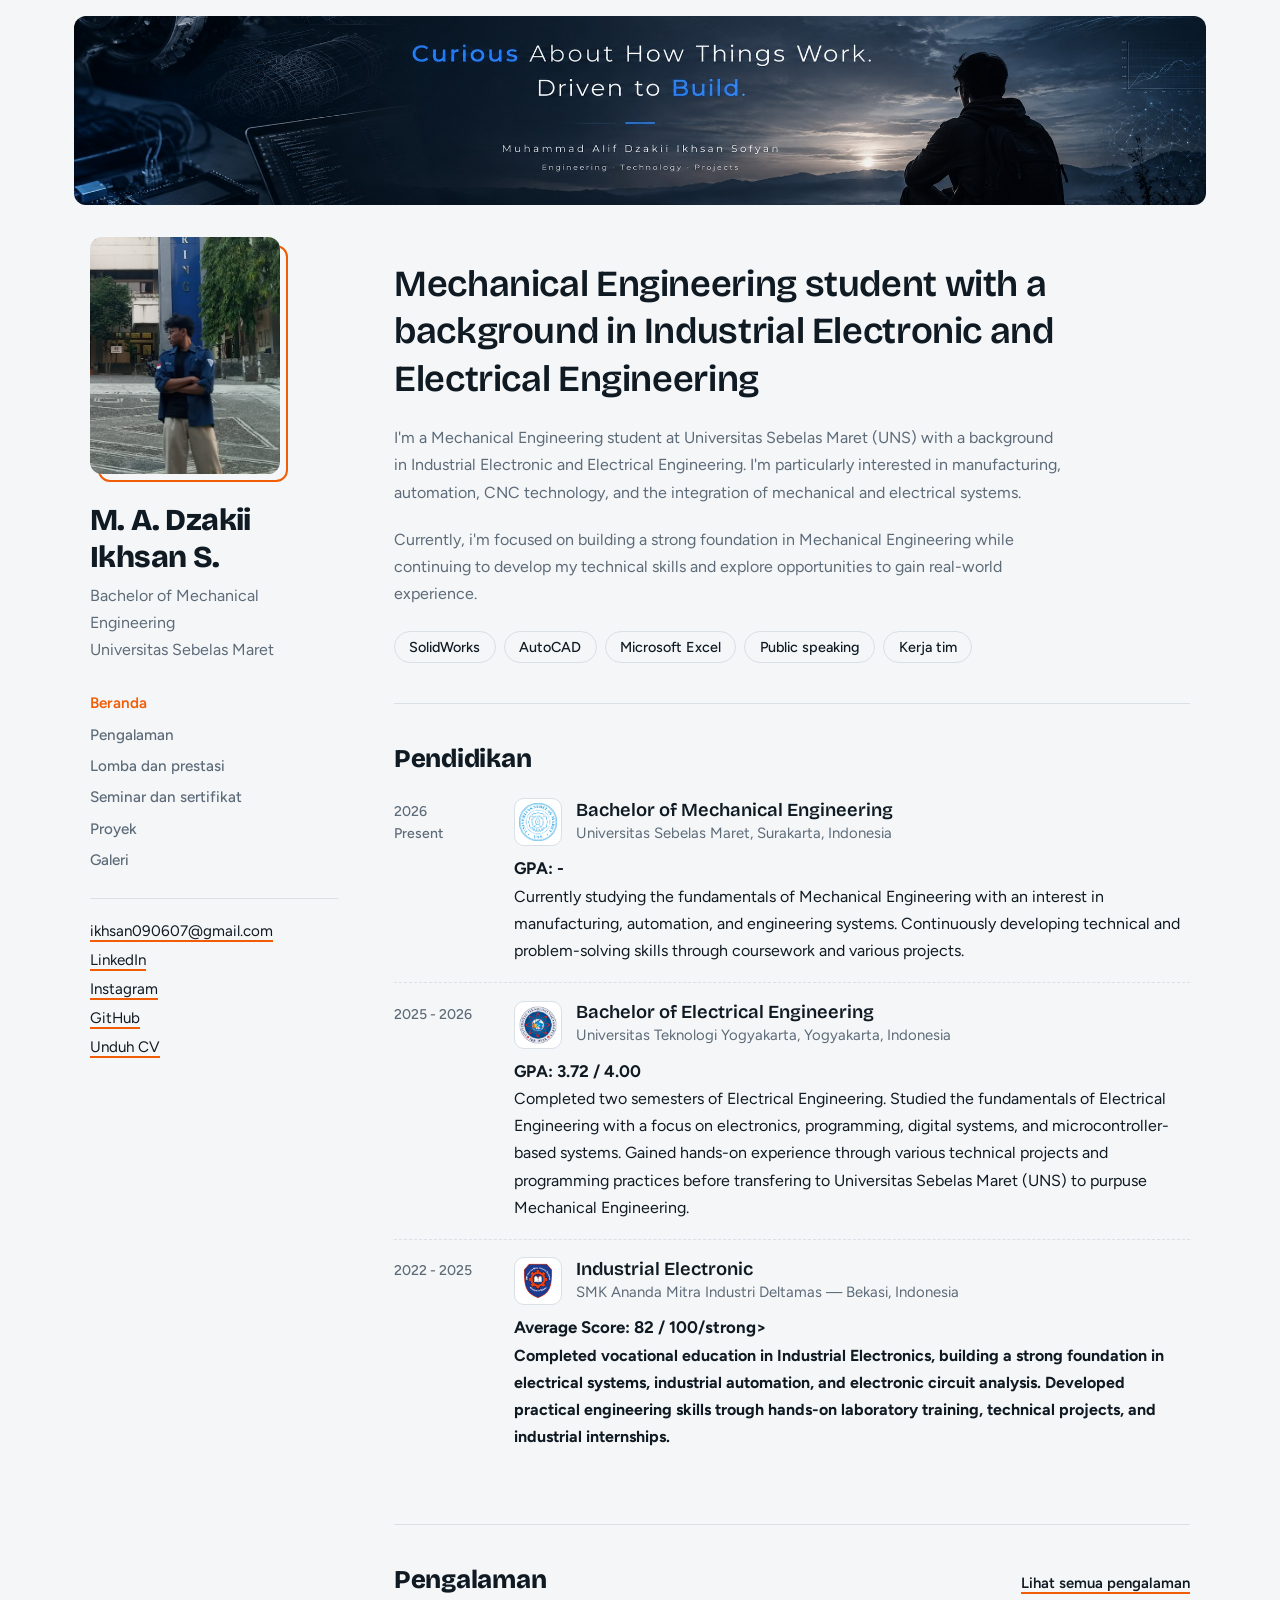
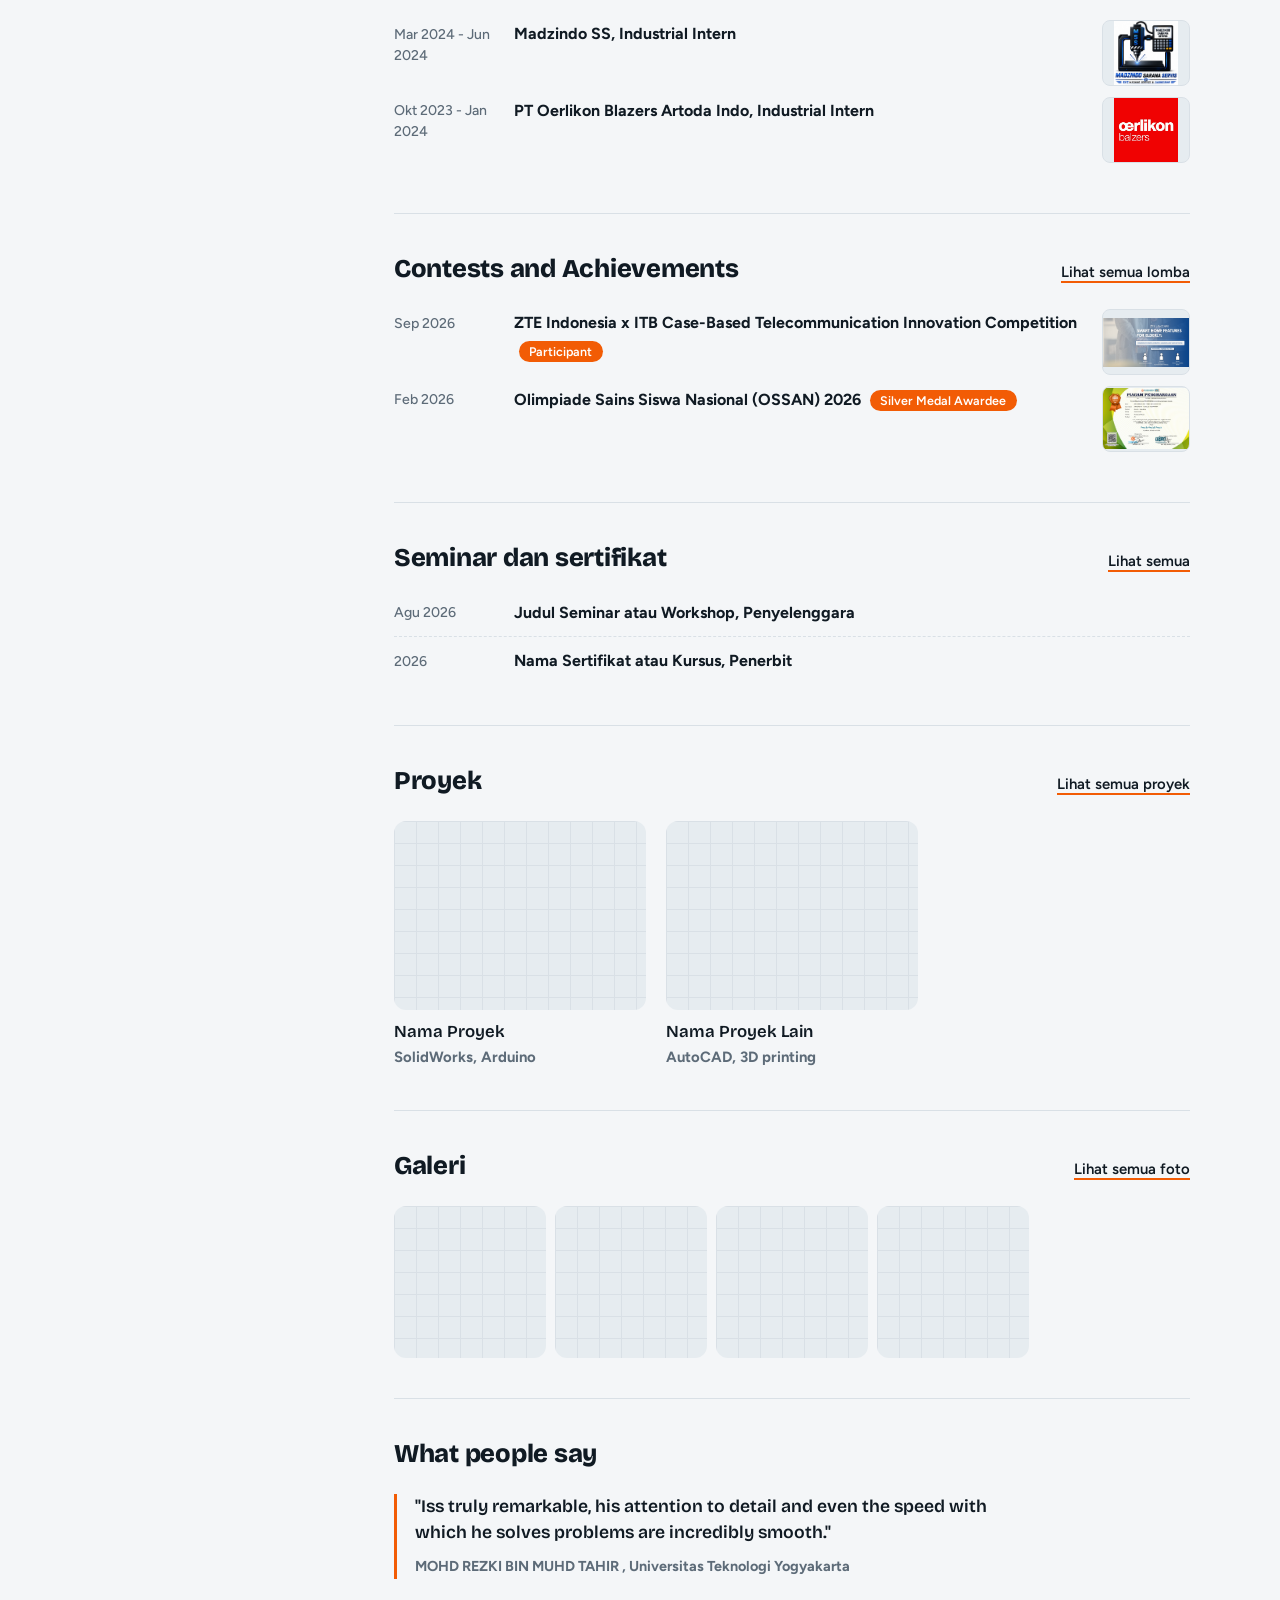
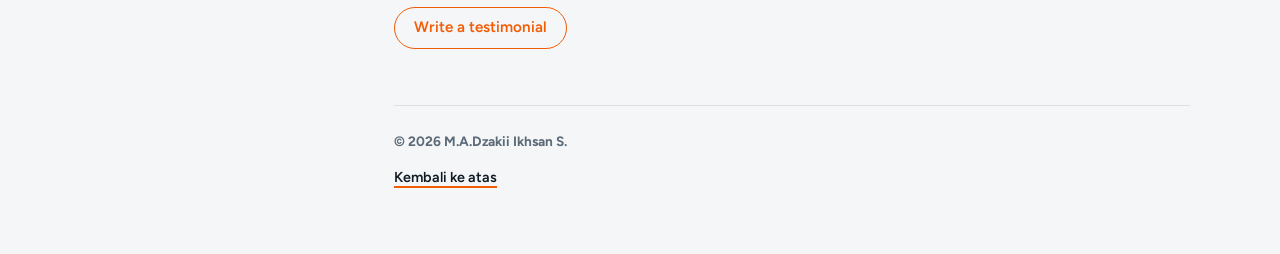
==== index.html @ 9571ec96 "Update index.html" ====
<!DOCTYPE html>
<html lang="id">
<head>
  <meta charset="UTF-8">
  <meta name="viewport" content="width=device-width, initial-scale=1">
  <title>"Dzakii Ikhsan - Portfolio </title>
  <meta name="description" content="Digital portfolio of Dzakii Ikhsan. Featuring a collection of academic projects, experiences, and explorations in engineering and technology.">

  <!-- PREVIEW SAAT LINK DIBAGIKAN (WhatsApp, LinkedIn, dll) -->
  <!-- PREVIEW SAAT LINK DIBAGIKAN (WhatsApp, LinkedIn, dll) -->
  <meta property="og:type" content="website">
  <meta property="og:title" content="Dzakii Ikhsan - Portfolio">
  <meta property="og:description" content="Digital portfolio of Dzakii Ikhsan. Featuring a collection of academic projects, experiences, and explorations in engineering and technology.">
  <meta property="og:image" content="https://dzakiiikhsan.vercel.app/images/foto.jpg">
  <meta property="og:url" content="https://dzakiiikhsan.vercel.app/">

  <link rel="preconnect" href="https://fonts.googleapis.com">
  <link href="https://fonts.googleapis.com/css2?family=Bricolage+Grotesque:wght@600;800&family=Figtree:wght@400;500;600&display=swap" rel="stylesheet">
  <link rel="stylesheet" href="style.css">
</head>
<body>
<div class="shell">

  <aside class="side" id="side"></aside>

  <main class="content" id="atas">

    <!-- TENTANG -->
    <section id="tentang" class="hero">
      <p class="statement">Mechanical Engineering student with a background in Industrial Electronic and Electrical Engineering</p>
      <p class="intro">I'm a Mechanical Engineering student at Universitas Sebelas Maret (UNS) with a background in Industrial Electronic and Electrical Engineering. I'm particularly interested in manufacturing, automation, CNC technology, and the integration of mechanical and electrical systems.</p>
      <p class="intro">Currently, i'm focused on building a strong foundation in Mechanical Engineering while continuing to develop my technical skills and explore opportunities to gain real-world experience.</p>
      <ul class="skills">
        <li>SolidWorks</li>
        <li>AutoCAD</li>
        <li>Microsoft Excel</li>
        <li>Public speaking</li>
        <li>Kerja tim</li>
      </ul>
    </section>

    <!-- PENDIDIKAN (tetap lengkap di beranda) -->
    <section id="pendidikan">
      <h2>Pendidikan</h2>

      <article class="entry">
        <p class="when">2026<br>Present</p>
        <div>
          <div class="edu-head">
            <img class="logo" src="UNS.png" alt="Logo Universitas Sebelas Maret" onerror="this.style.display='none'">
            <div>
              <h3>Bachelor of Mechanical Engineering</h3>
              <p class="org">Universitas Sebelas Maret, Surakarta, Indonesia</p>
            </div>
          </div>
          <p class="gpa"><strong>GPA: - </strong></p>
          <p>Currently studying the fundamentals of Mechanical Engineering with an interest in manufacturing, automation, and engineering systems. Continuously developing technical and problem-solving skills through coursework and various projects.</p>
        </div>
      </article>

     <article class="entry">
  <p class="when">2025 - 2026</p>
  <div>
    <div class="edu-head">
      <img class="logo" src="UTY.png" alt="Logo Universitas Teknologi Yogyakarta" onerror="this.style.display='none'">
      <div>
        <h3>Bachelor of Electrical Engineering</h3>
        <p class="org">Universitas Teknologi Yogyakarta, Yogyakarta, Indonesia</p>
      </div>
    </div>
    <p class="gpa"><strong>GPA: 3.72 / 4.00</strong></p>
    <p>Completed two semesters of Electrical Engineering. Studied the fundamentals of Electrical Engineering with a focus on electronics, programming, digital systems, and microcontroller-based systems. Gained hands-on experience through various technical projects and programming practices before transfering to Universitas Sebelas Maret (UNS) to purpuse Mechanical Engineering.</p>
  </div>
</article>

      <article class="entry">
  <p class="when">2022 - 2025</p>
  <div>
    <div class="edu-head">
      <img class="logo" src="AMI.png" alt="Logo SMK AMI" onerror="this.style.display='none'">
      <div>
        <h3>Industrial Electronic</h3>
        <p class="org">SMK Ananda Mitra Industri Deltamas  — Bekasi, Indonesia</p>
      </div>
    </div>
    <p class="gpa"><strong>Average Score: 82 / 100/strong></p>
    <p>Completed vocational education in Industrial Electronics, building a strong foundation in electrical systems, industrial automation, and electronic circuit analysis. Developed practical engineering skills trough hands-on laboratory training, technical projects, and industrial internships.</p>
  </div>
</article>
    </section>

    <!-- PENGALAMAN (ringkas: 2 sampai 4 yang terpenting saja) -->
    <section id="Experience">
      <div class="sec-head">
        <h2>Pengalaman</h2>
        <a href="pengalaman.html">Lihat semua pengalaman</a>
      </div>
      <!-- Salin satu <li> untuk menambah baris. Hapus baris .thumb kalau tidak ada foto -->
      <ul class="brief">
        <li class="has-photo">
          <span class="when">Mar 2024 - Jun 2024</span>
          <span><strong>Madzindo SS</strong>, Industrial Intern</span>
          <div class="frame thumb contain"><img src="Madzindoss.jpeg" alt="Sertifikat PKL" onerror="this.style.display='none'"></div>
        </li>
      </ul>

      <ul class="brief">
        <li class="has-photo">
          <span class="when">Okt 2023 - Jan 2024</span>
          <span><strong>PT Oerlikon Blazers Artoda Indo</strong>, Industrial Intern</span>
          <div class="frame thumb contain"><img src="OLC.jpg" alt="Sertifikat PKL" onerror="this.style.display='none'"></div>
        </li>
      </ul>
    </section>

    <!-- LOMBA (ringkas) -->
    <section id="lomba">
      <div class="sec-head">
        <h2>Contests and Achievements</h2>
        <a href="lomba.html">Lihat semua lomba</a>
      </div>
      <ul class="brief">
        <li class="has-photo">
          <span class="when">Sep 2026</span>
          <span><strong>ZTE Indonesia x ITB Case-Based Telecommunication Innovation Competition</strong> <span class="badge">Participant</span></span>
          <div class="frame thumb contain"><img src="ZTE 1.jpeg" alt="Slide pitch deck" onerror="this.style.display='none'"></div>
        </li>
      </ul>

      <ul class="brief">
        <li class="has-photo">
          <span class="when">Feb 2026</span>
          <span><strong>Olimpiade Sains Siswa Nasional (OSSAN) 2026</strong> <span class="badge">Silver Medal Awardee</span></span>
          <div class="frame thumb contain"><img src="Piagam.jpg" alt="Slide pitch deck" onerror="this.style.display='none'"></div>
        </li>
      </ul>
    </section>

    <!-- SEMINAR (ringkas) -->
    <section id="seminar">
      <div class="sec-head">
        <h2>Seminar dan sertifikat</h2>
        <a href="seminar.html">Lihat semua</a>
      </div>
      <ul class="brief">
        <li><span class="when">Agu 2026</span><span><strong>Judul Seminar atau Workshop</strong>, Penyelenggara</span></li>
        <li><span class="when">2026</span><span><strong>Nama Sertifikat atau Kursus</strong>, Penerbit</span></li>
      </ul>
    </section>

    <!-- PROYEK (ringkas, 2 sampai 3 saja) -->
    <section id="proyek">
      <div class="sec-head">
        <h2>Proyek</h2>
        <a href="proyek.html">Lihat semua proyek</a>
      </div>
      <div class="projects">
        <a class="project" href="proyek.html">
          <div class="frame"><img src="images/proyek-1.jpg" alt="Foto Nama Proyek" onerror="this.style.display='none'"></div>
          <h3>Nama Proyek</h3>
          <p class="tags">SolidWorks, Arduino</p>
        </a>
        <a class="project" href="proyek.html">
          <div class="frame"><img src="images/proyek-2.jpg" alt="Foto Nama Proyek Lain" onerror="this.style.display='none'"></div>
          <h3>Nama Proyek Lain</h3>
          <p class="tags">AutoCAD, 3D printing</p>
        </a>
      </div>
    </section>

    <!-- GALERI (cuplikan 4 foto) -->
    <section id="galeri">
      <div class="sec-head">
        <h2>Galeri</h2>
        <a href="galeri.html">Lihat semua foto</a>
      </div>
      <div class="gallery">
        <a class="frame" href="galeri.html"><img src="images/galeri-1.jpg" alt="Deskripsi foto 1" onerror="this.style.display='none'"></a>
        <a class="frame" href="galeri.html"><img src="images/galeri-2.jpg" alt="Deskripsi foto 2" onerror="this.style.display='none'"></a>
        <a class="frame" href="galeri.html"><img src="images/galeri-3.jpg" alt="Deskripsi foto 3" onerror="this.style.display='none'"></a>
        <a class="frame" href="galeri.html"><img src="images/galeri-4.jpg" alt="Deskripsi foto 4" onerror="this.style.display='none'"></a>
      </div>
    </section>

    <!-- TESTIMONIAL: tulisan orang lain tentang kamu (dari Google Form) -->
    <section id="testimonial">
      <h2>What people say</h2>
      <div class="quotes" id="ulasan-list">
        <!-- Testimonial manual (opsional). Hapus blok ini kalau tidak dipakai -->
        <blockquote class="quote">
          <p>"Iss truly remarkable, his attention to detail and even the speed with which he solves problems are incredibly smooth."</p>
          <span class="by">MOHD REZKI BIN MUHD TAHIR , Universitas Teknologi Yogyakarta </span>
        </blockquote>
      </div>
      <a class="tulis-ulasan" id="ulasan-form" href="https://forms.gle/hgBvhDPX2e13rXo28" target="_blank" rel="noopener">Write a testimonial</a>
    </section>

    <footer class="footer">
      <p>&copy; 2026 M.A.Dzakii Ikhsan S.</p>
      <a class="totop" href="#atas">Kembali ke atas</a>
    </footer>
  </main>

</div>
<script src="script.js"></script>
</body>
</html>
---- style.css ----
/* ===== WARNA & FONT (ubah di sini untuk ganti tema) ===== */
:root {
  --bg: #f4f6f8;
  --ink: #101a23;
  --muted: #5d6b78;
  --line: #d9e0e6;
  --soft: #e6ecf0;
  --accent: #f25c05;
  --radius: 12px;
  --display: "Bricolage Grotesque", system-ui, sans-serif;
  --body: "Figtree", system-ui, -apple-system, "Segoe UI", Roboto, sans-serif;
}

@media (prefers-color-scheme: dark) {
  :root {
    --bg: #0f161d;
    --ink: #e9eef2;
    --muted: #96a4b1;
    --line: #26323d;
    --soft: #19232c;
    --accent: #ff7a2e;
  }
}

/* ===== DASAR ===== */
* { box-sizing: border-box; margin: 0; padding: 0; }
html { scroll-behavior: smooth; }
body {
  background: var(--bg);
  color: var(--ink);
  font-family: var(--body);
  font-size: 16px;
  line-height: 1.7;
}
body.no-scroll { overflow: hidden; }
a { color: var(--ink); text-decoration-color: var(--accent); text-underline-offset: 4px; text-decoration-thickness: 2px; }
a:hover { color: var(--accent); }
a:focus-visible { outline: 3px solid var(--accent); outline-offset: 3px; border-radius: 3px; }
h1, h2, h3 { font-family: var(--display); line-height: 1.2; }

.shell { max-width: 1180px; margin: 0 auto; }

/* ===== BANNER (seperti banner channel YouTube) ===== */
.banner { max-width: 1180px; margin: 0 auto; padding: 1rem 1.5rem 0; }
.banner .frame { aspect-ratio: 3 / 1; }
@media (min-width: 640px) {
  .banner .frame { aspect-ratio: 6 / 1; }
}

/* ===== PANEL KIRI ===== */
.side { padding: 2rem 1.5rem 1rem; }

.portrait { position: relative; max-width: 190px; aspect-ratio: 4 / 5; margin: 0 0 1.75rem; }
.portrait::before {
  content: "";
  position: absolute;
  inset: 0;
  transform: translate(8px, 8px);
  border: 2px solid var(--accent);
  border-radius: var(--radius);
}
.portrait .frame { position: absolute; inset: 0; }

.name { font-family: var(--display); font-weight: 800; font-size: 1.9rem; line-height: 1.2; letter-spacing: -0.02em; }
.name a { color: inherit; text-decoration: none; }
.role { color: var(--muted); margin-top: 0.4rem; }

.menu { display: flex; flex-wrap: wrap; gap: 0.25rem 1.1rem; margin-top: 1.75rem; }
.menu a { color: var(--muted); text-decoration: none; font-weight: 500; font-size: 0.95rem; }
.menu a:hover { color: var(--accent); }
.menu a[aria-current="page"] { color: var(--accent); font-weight: 600; }

.links { list-style: none; margin-top: 1.5rem; padding-top: 1.25rem; border-top: 1px solid var(--line); display: grid; gap: 0.2rem; font-size: 0.95rem; }

/* ===== FRAME FOTO (dipakai semua foto) =====
   Foto otomatis dipotong (crop) mengikuti rasio bingkainya */
.frame {
  position: relative;
  overflow: hidden;
  border-radius: var(--radius);
  background-color: var(--soft);
  /* pola kotak-kotak tampil kalau fotonya belum ada */
  background-image:
    linear-gradient(var(--line) 1px, transparent 1px),
    linear-gradient(90deg, var(--line) 1px, transparent 1px);
  background-size: 22px 22px;
}
.frame img { display: block; width: 100%; height: 100%; object-fit: cover; }
a.frame { display: block; }

/* Varian untuk sertifikat dan slide: ditampilkan utuh, tidak dipotong */
.frame.contain { background-image: none; border: 1px solid var(--line); }
.frame.contain img { object-fit: contain; }

/* ===== ISI KANAN ===== */
.content { padding: 1rem 1.5rem 3rem; }
.content section { padding: 2.5rem 0; border-top: 1px solid var(--line); }
.content section.hero { border-top: 0; padding-top: 1.5rem; }
.content section.plain { border-top: 0; padding: 1.5rem 0 0; }
.content h2 { font-size: 1.6rem; font-weight: 800; letter-spacing: -0.01em; margin-bottom: 1.5rem; }

.sec-head { display: flex; flex-wrap: wrap; justify-content: space-between; align-items: baseline; gap: 0.25rem 1rem; margin-bottom: 1.5rem; }
.sec-head h2 { margin-bottom: 0; }
.sec-head a { font-size: 0.93rem; font-weight: 600; }

.statement { font-family: var(--display); font-weight: 600; font-size: clamp(1.5rem, 3.4vw, 2.3rem); line-height: 1.3; letter-spacing: -0.01em; max-width: 30em; }
.intro { color: var(--muted); max-width: 42em; margin-top: 1.25rem; }

.skills { list-style: none; display: flex; flex-wrap: wrap; gap: 0.5rem; margin-top: 1.5rem; }
.skills li { border: 1px solid var(--line); border-radius: 999px; padding: 0.15rem 0.9rem; font-size: 0.9rem; font-weight: 500; }

/* ===== HALAMAN DALAM ===== */
.back { display: inline-block; font-size: 0.93rem; font-weight: 600; margin: 1rem 0 1.5rem; }
.page-title { font-size: clamp(2rem, 4vw, 2.6rem); font-weight: 800; letter-spacing: -0.02em; }
.page-intro { color: var(--muted); margin: 0.5rem 0 2rem; max-width: 40em; }

/* ===== DAFTAR RINGKAS DI BERANDA ===== */
.brief { list-style: none; }
.brief li { display: grid; grid-template-columns: 6.5rem 1fr; gap: 1rem; padding: 0.65rem 0; border-top: 1px dashed var(--line); }
.brief li:first-child { border-top: 0; padding-top: 0; }
.brief li.has-photo { grid-template-columns: 6.5rem 1fr 88px; align-items: start; }
.thumb { width: 88px; aspect-ratio: 4 / 3; border-radius: 8px; }
@media (max-width: 639px) {
  .brief li.has-photo { grid-template-columns: 6.5rem 1fr; }
  .brief li.has-photo .thumb { grid-column: 2; }
}

/* ===== DAFTAR ENTRI LENGKAP ===== */
.entry { display: grid; grid-template-columns: 6.5rem 1fr; gap: 1rem; padding: 1.1rem 0; border-top: 1px dashed var(--line); }
.entry:first-of-type { border-top: 0; padding-top: 0; }
.when { color: var(--muted); font-size: 0.88rem; font-weight: 500; line-height: 1.5; padding-top: 0.2rem; }
.entry h3 { font-size: 1.15rem; font-weight: 600; }
.org { color: var(--muted); font-size: 0.93rem; margin-bottom: 0.4rem; }
.badge { display: inline-block; vertical-align: middle; background: var(--accent); color: #fff; font-family: var(--body); font-size: 0.78rem; font-weight: 600; padding: 0 0.65rem; border-radius: 999px; margin-left: 0.3rem; }

/* Foto di dalam entri: kecil, rasio 4:3. Bisa lebih dari satu, otomatis berjajar */
.photos { display: flex; flex-wrap: wrap; gap: 0.6rem; margin-top: 0.9rem; }
.entry-photo { width: 200px; max-width: 100%; aspect-ratio: 4 / 3; }
.entry-photo.contain { width: 260px; }

/* ===== ALBUM FOTO ===== */
.album-cover { display: block; padding: 0; border: 0; cursor: pointer; font: inherit; }
.album-cover:focus-visible, .viewer button:focus-visible { outline: 3px solid var(--accent); outline-offset: 3px; }
.more {
  position: absolute; right: 8px; bottom: 8px;
  background: rgba(16, 26, 35, 0.85); color: #fff;
  font-weight: 600; font-size: 0.85rem;
  padding: 0.05rem 0.65rem; border-radius: 999px;
}

.viewer { position: fixed; inset: 0; z-index: 50; display: flex; flex-direction: column; background: rgba(8, 13, 18, 0.95); color: #fff; }
.viewer[hidden], .viewer-grid[hidden], .viewer-single[hidden], .viewer-back[hidden] { display: none; }

.viewer-bar { display: flex; align-items: center; gap: 0.9rem; padding: 0.9rem 1.25rem; border-bottom: 1px solid rgba(255, 255, 255, 0.15); }
.viewer-title { font-family: var(--display); font-size: 1.1rem; margin-right: auto; }
.viewer-count { color: #b7c3ce; font-size: 0.9rem; }
.viewer-bar button, .viewer-single > button {
  font: inherit; color: #fff; background: transparent;
  border: 1px solid rgba(255, 255, 255, 0.35); border-radius: 999px;
  padding: 0.25rem 1rem; cursor: pointer;
}
.viewer-bar button:hover, .viewer-single > button:hover { border-color: var(--accent); color: var(--accent); }

/* Tampilan 1: semua foto */
.viewer-grid { flex: 1; overflow-y: auto; padding: 1.25rem; display: grid; grid-template-columns: repeat(auto-fill, minmax(170px, 1fr)); gap: 0.75rem; align-content: start; }
.viewer-thumb { aspect-ratio: 16 / 10; padding: 0; border: 0; cursor: pointer; background-image: none; background-color: #0c141b; }
.viewer-thumb img { object-fit: contain; }

/* Tampilan 2: satu foto besar */
.viewer-single { flex: 1; min-height: 0; display: grid; grid-template-columns: auto 1fr auto; align-items: center; gap: 0.75rem; padding: 1rem; }
.viewer-single > button { width: 2.6rem; height: 2.6rem; padding: 0; border-radius: 50%; font-size: 1.6rem; line-height: 1; }
.viewer-single figure { min-height: 0; display: flex; flex-direction: column; align-items: center; justify-content: center; gap: 0.75rem; }
.viewer-single img { max-width: 100%; max-height: calc(100vh - 11rem); object-fit: contain; border-radius: 8px; }
.viewer-single figcaption { color: #d3dce4; font-size: 0.95rem; text-align: center; max-width: 50em; }
.viewer.satu .viewer-single > button { display: none; }

/* ===== PROYEK ===== */
.projects { display: grid; grid-template-columns: repeat(auto-fill, minmax(190px, 1fr)); gap: 1.75rem 1.25rem; }
.project { display: block; color: inherit; text-decoration: none; }
.project .frame { aspect-ratio: 4 / 3; margin-bottom: 0.7rem; }
.project h3 { font-size: 1.05rem; font-weight: 600; }
.project p { font-size: 0.93rem; margin-top: 0.2rem; }
.project a { display: inline-block; margin-top: 0.4rem; font-weight: 600; font-size: 0.93rem; color: var(--ink); }
.project a:hover { color: var(--accent); }
a.project:hover h3 { color: var(--accent); }
.tags { color: var(--muted); }

/* ===== GALERI: kotak kecil, rasio 1:1 ===== */
.gallery { display: grid; grid-template-columns: repeat(auto-fill, minmax(140px, 1fr)); gap: 0.6rem; }
.gallery .frame { aspect-ratio: 1; }

/* ===== TESTIMONIAL ===== */
.quotes { display: grid; gap: 1.75rem; }
.quote { border-left: 3px solid var(--accent); padding-left: 1.1rem; max-width: 40em; }
.quote p { font-family: var(--display); font-size: 1.1rem; font-weight: 600; line-height: 1.5; }
.quote .by { display: block; margin-top: 0.5rem; color: var(--muted); font-size: 0.9rem; }
.tulis-ulasan {
  display: inline-block; margin-top: 1.75rem; padding: 0.45rem 1.2rem;
  border: 1.5px solid var(--accent); border-radius: 999px;
  color: var(--accent); font-weight: 600; font-size: 0.95rem; text-decoration: none;
}
.tulis-ulasan:hover { background: var(--accent); color: #fff; }
.tulis-ulasan[hidden] { display: none; }

/* ===== FOOTER ===== */
.footer { color: var(--muted); font-size: 0.85rem; padding-top: 1.5rem; margin-top: 1rem; border-top: 1px solid var(--line); }
.totop { display: inline-block; margin-top: 0.75rem; font-size: 0.9rem; font-weight: 600; }

/* ===== DESKTOP: panel kiri menempel ===== */
@media (min-width: 960px) {
  .shell { display: grid; grid-template-columns: 320px 1fr; }
  .side { position: sticky; top: 0; height: 100vh; overflow-y: auto; padding: 2rem 2rem 2rem 2.5rem; }
  .menu { flex-direction: column; gap: 0.35rem; }
  .content { padding: 2rem 2.5rem 4rem 1.5rem; }
}

@media (prefers-reduced-motion: reduce) {
  html { scroll-behavior: auto; }
}
/* ===== ALBUM KECIL DI BARIS RINGKAS BERANDA ===== */
.brief .entry-photo, .brief .entry-photo.contain { width: 88px; }
.brief .more { right: 4px; bottom: 4px; font-size: 0.72rem; padding: 0 0.45rem; }
@media (max-width: 639px) {
  .brief li.has-photo .album { grid-column: 2; }
}
.gpa {
    font-size: 1.05rem;
    font-weight: 600;
}

/* ===== LOGO KAMPUS ===== */
.edu-head { display: flex; align-items: center; gap: 0.85rem; margin-bottom: 0.5rem; }
.edu-head .org { margin-bottom: 0; }
.logo {
  width: 48px; height: 48px; flex: none;
  object-fit: contain; padding: 4px;
  background: #fff; border: 1px solid var(--line); border-radius: 10px;
}
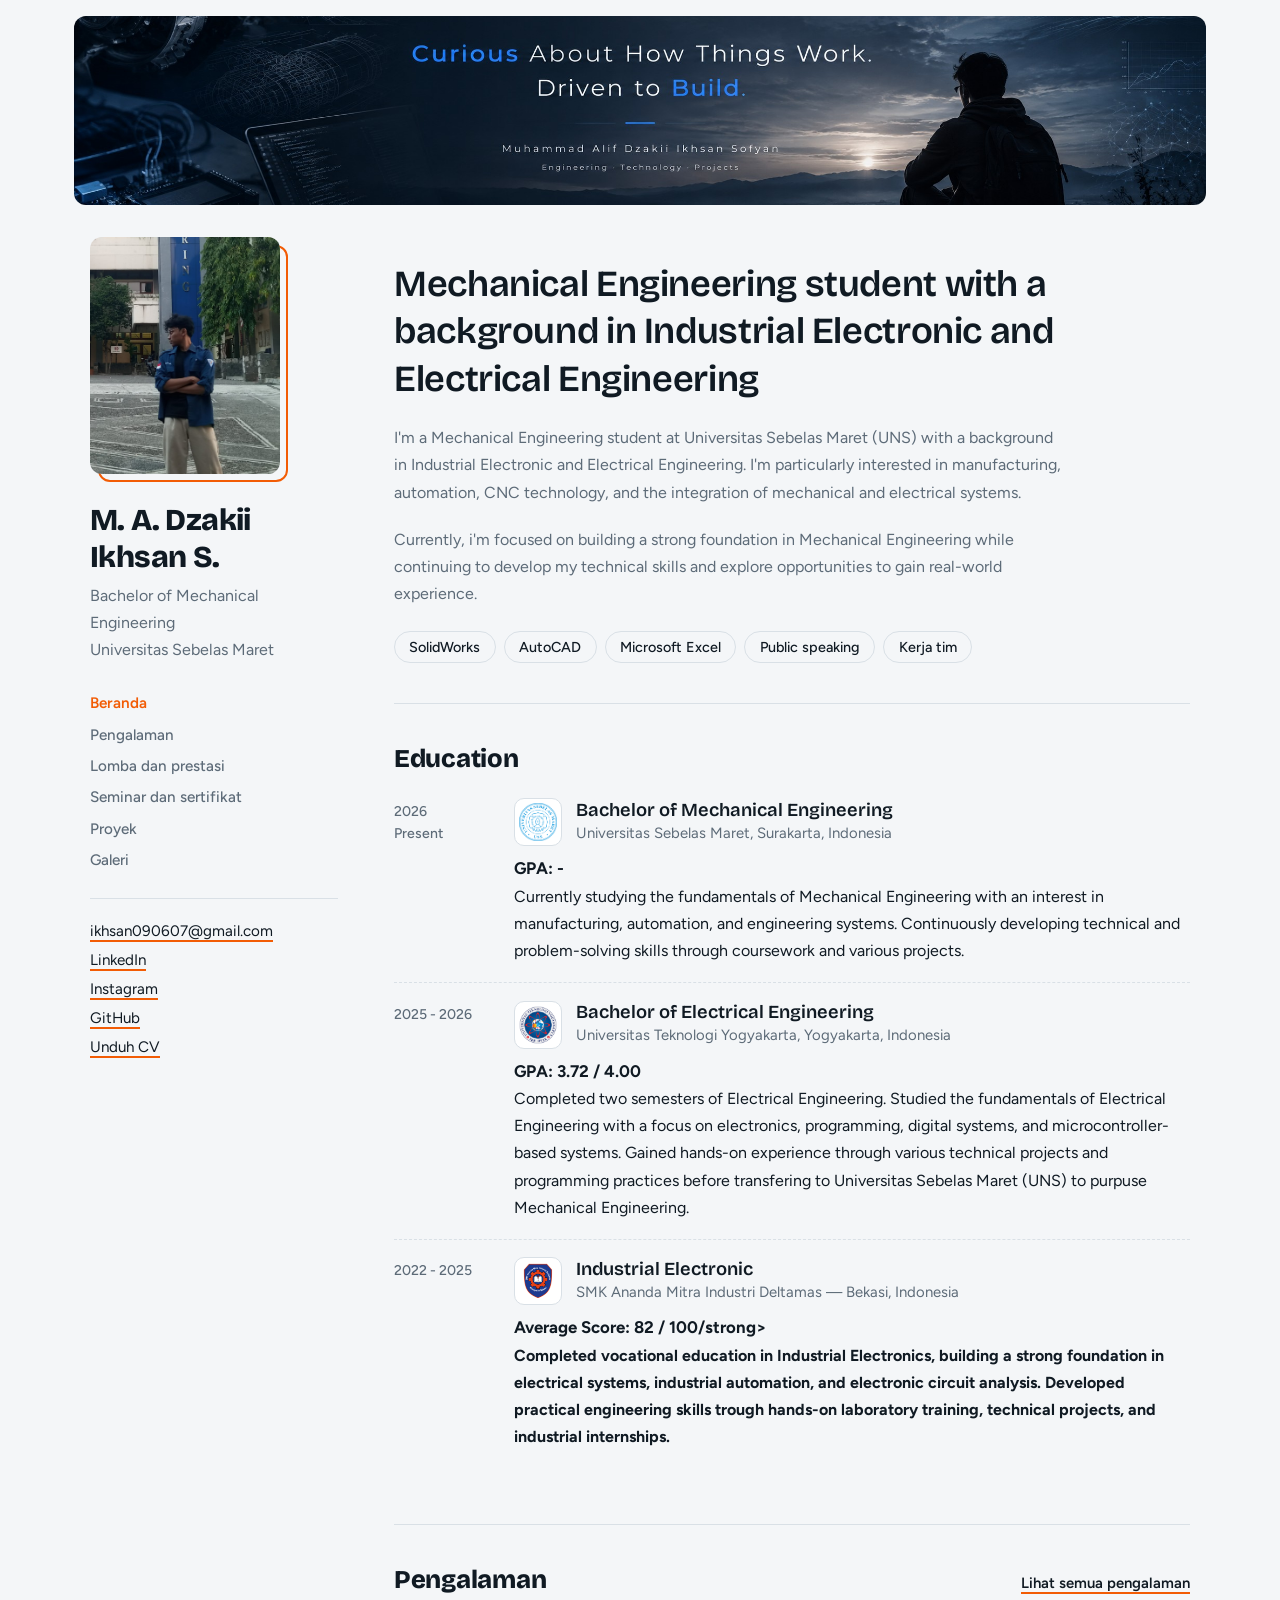
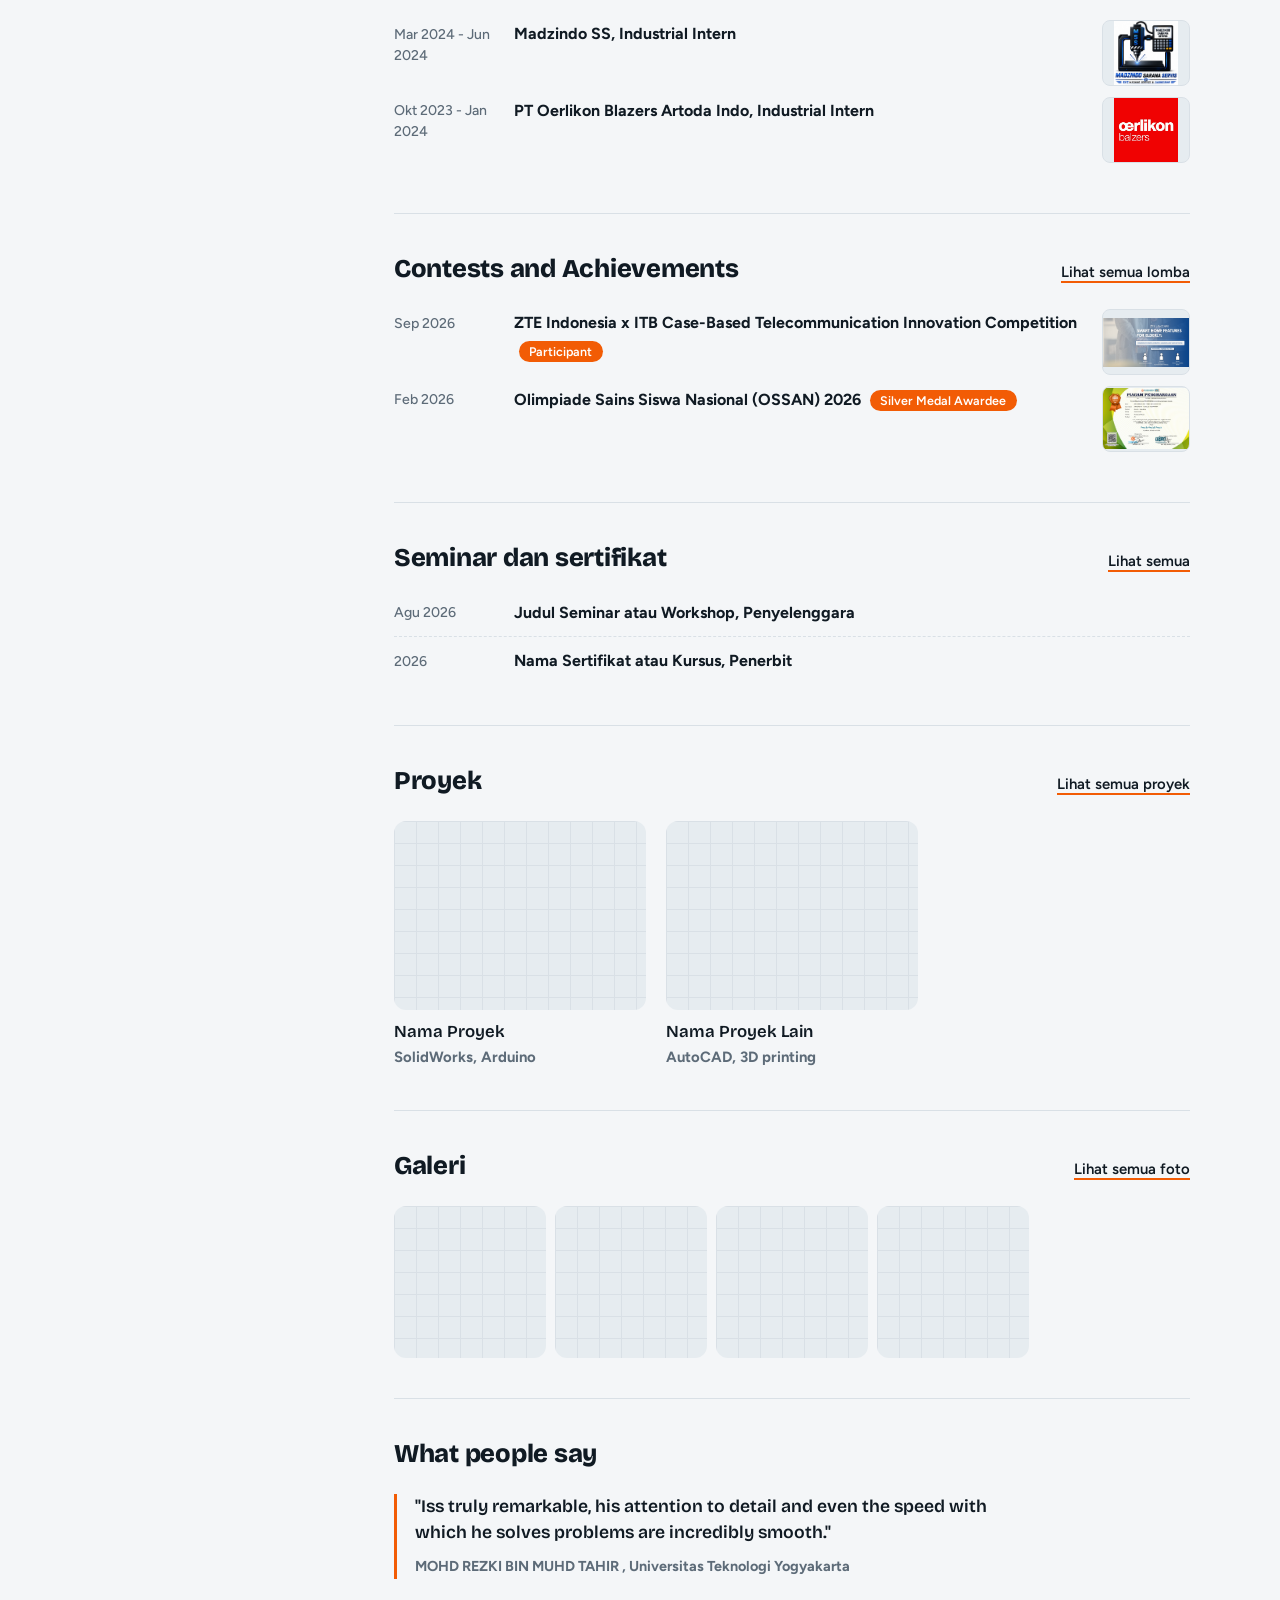
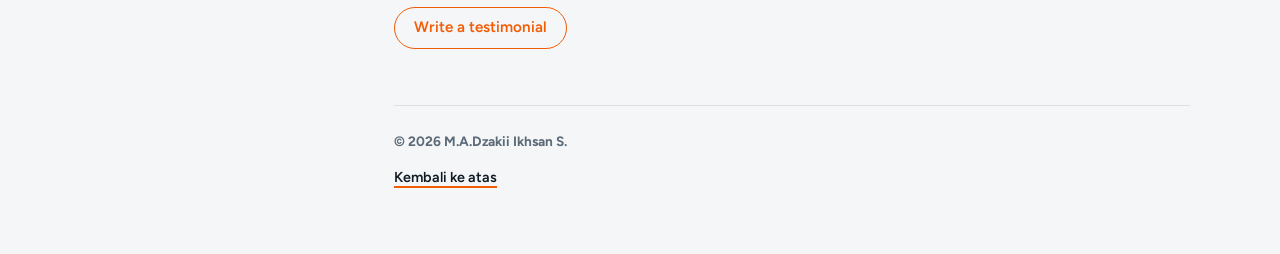
==== commit be3c9439: "Update index.html" ====
--- a/index.html
+++ b/index.html
@@ -41,7 +41,7 @@
 
     <!-- PENDIDIKAN (tetap lengkap di beranda) -->
     <section id="pendidikan">
-      <h2>Pendidikan</h2>
+      <h2>Education</h2>
 
       <article class="entry">
         <p class="when">2026<br>Present</p>
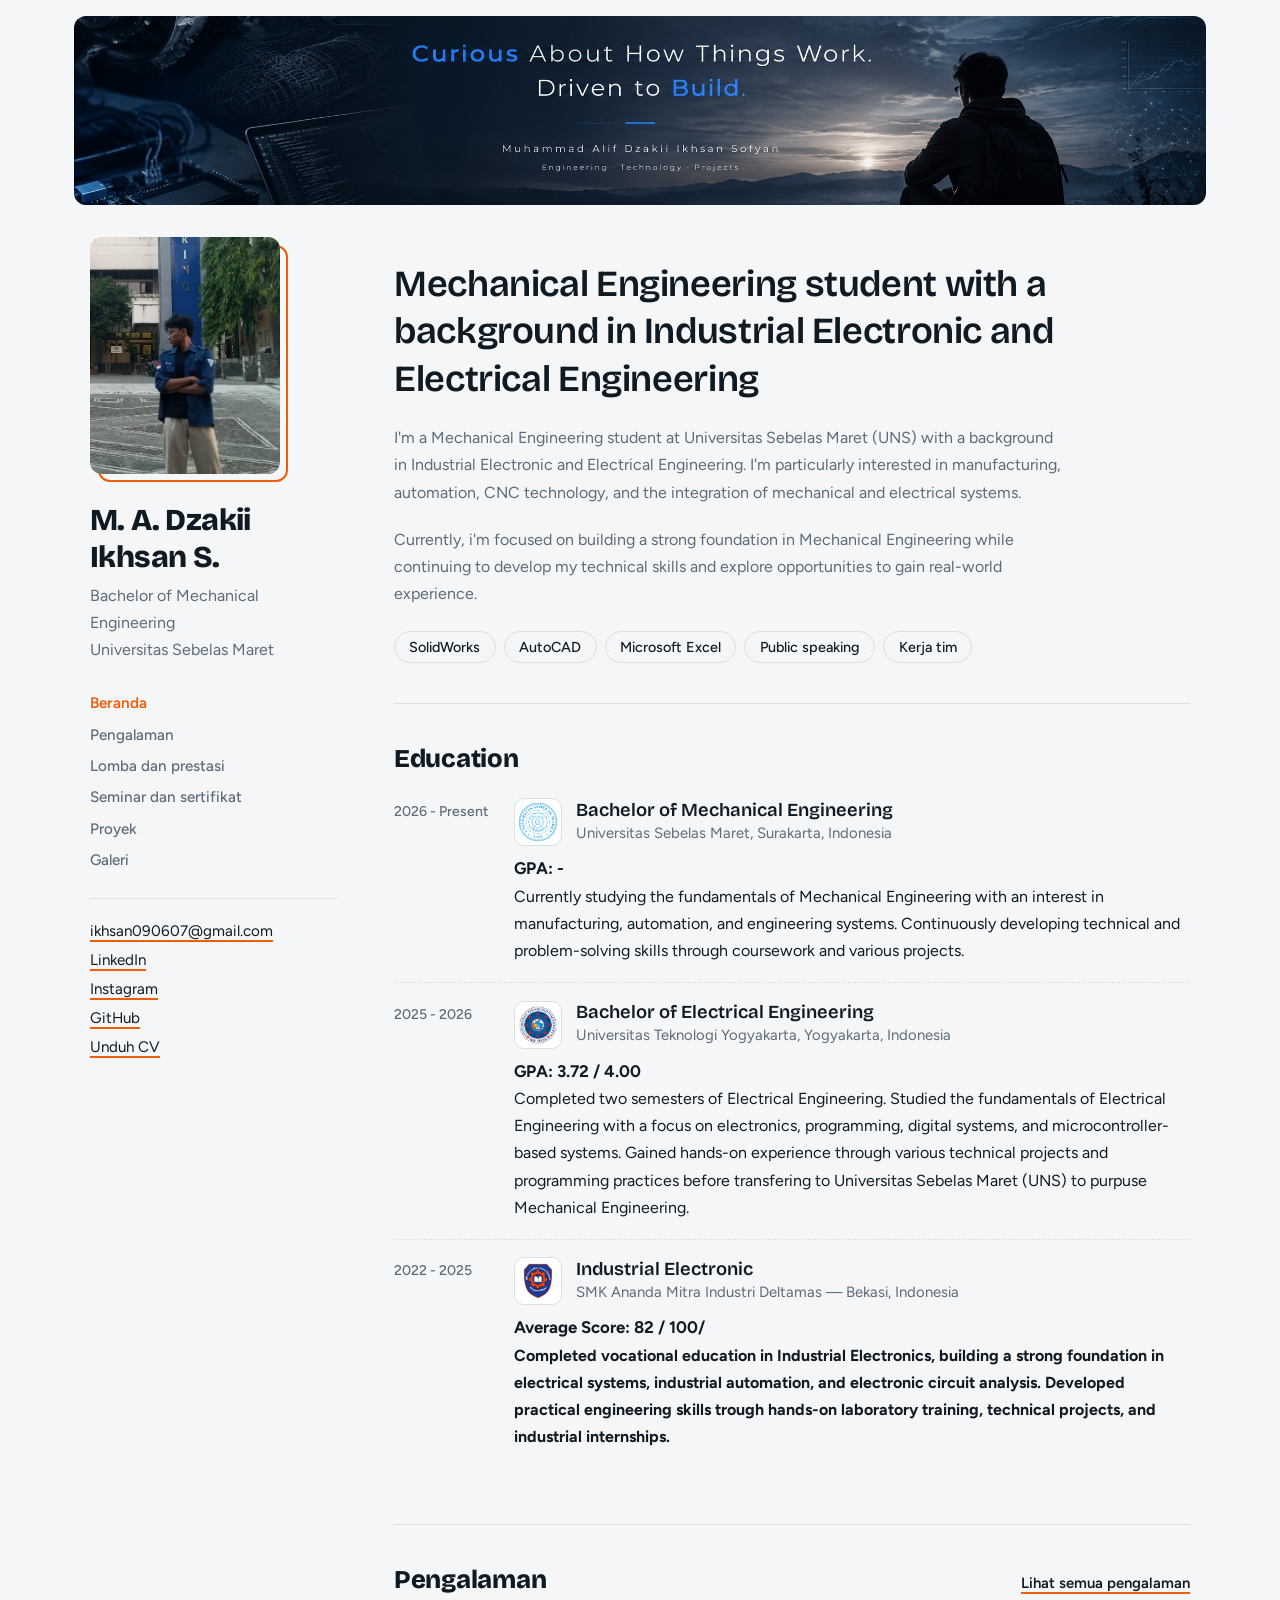
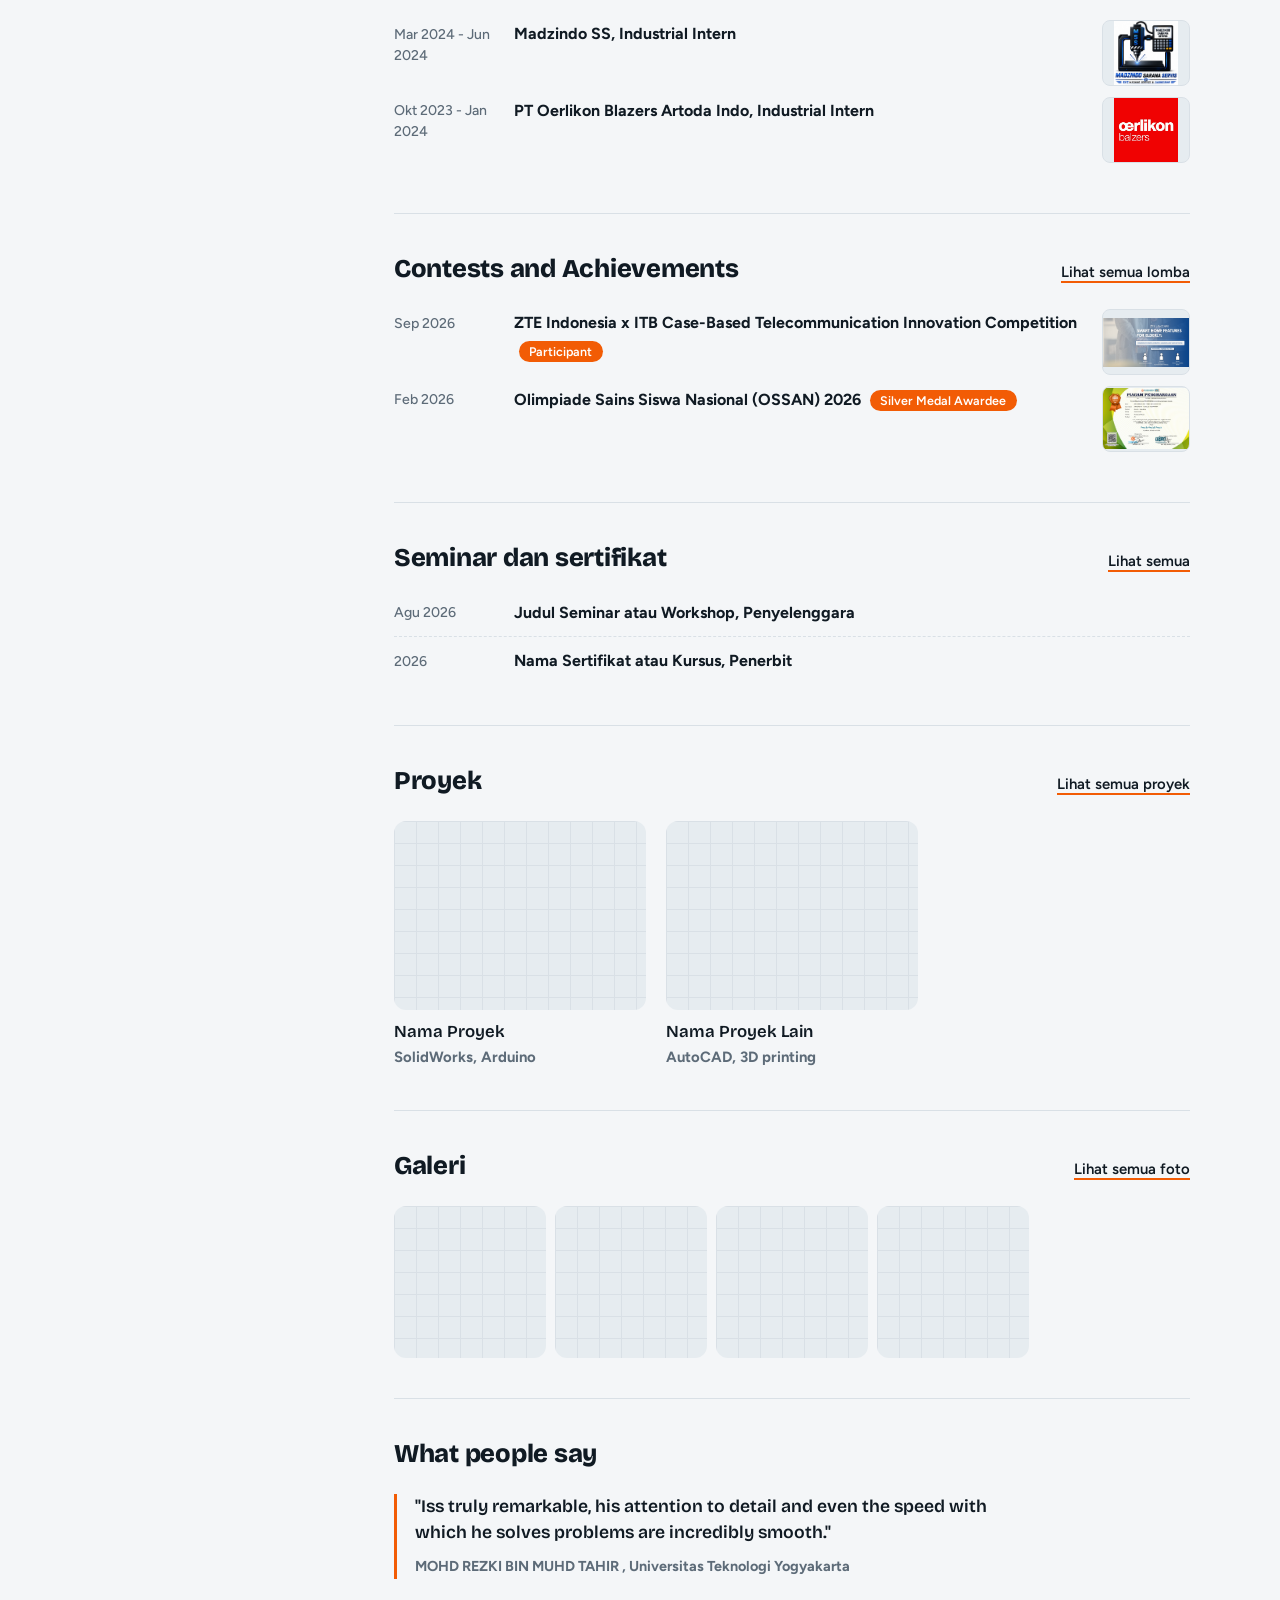
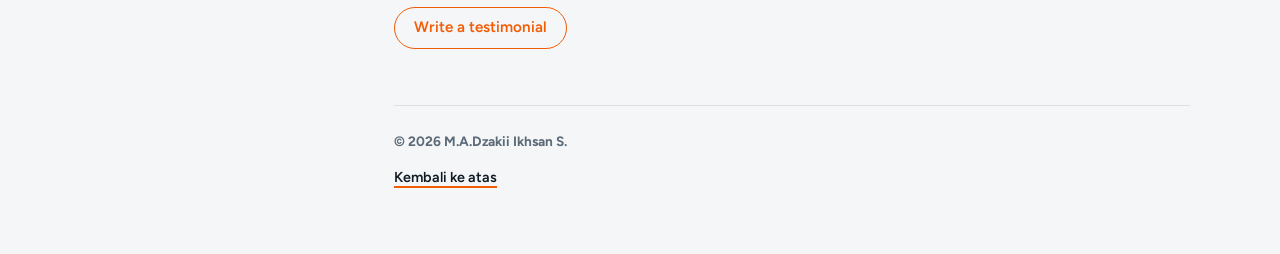
==== commit 127ae9fa: "Reformat index.html with updated content" ====
--- a/index.html
+++ b/index.html
@@ -44,7 +44,7 @@
       <h2>Education</h2>
 
       <article class="entry">
-        <p class="when">2026<br>Present</p>
+        <p class="when">2026 - Present</p>
         <div>
           <div class="edu-head">
             <img class="logo" src="UNS.png" alt="Logo Universitas Sebelas Maret" onerror="this.style.display='none'">
@@ -83,7 +83,7 @@
         <p class="org">SMK Ananda Mitra Industri Deltamas  — Bekasi, Indonesia</p>
       </div>
     </div>
-    <p class="gpa"><strong>Average Score: 82 / 100/strong></p>
+    <p class="gpa"><strong>Average Score: 82 / 100/<strong></p>
     <p>Completed vocational education in Industrial Electronics, building a strong foundation in electrical systems, industrial automation, and electronic circuit analysis. Developed practical engineering skills trough hands-on laboratory training, technical projects, and industrial internships.</p>
   </div>
 </article>
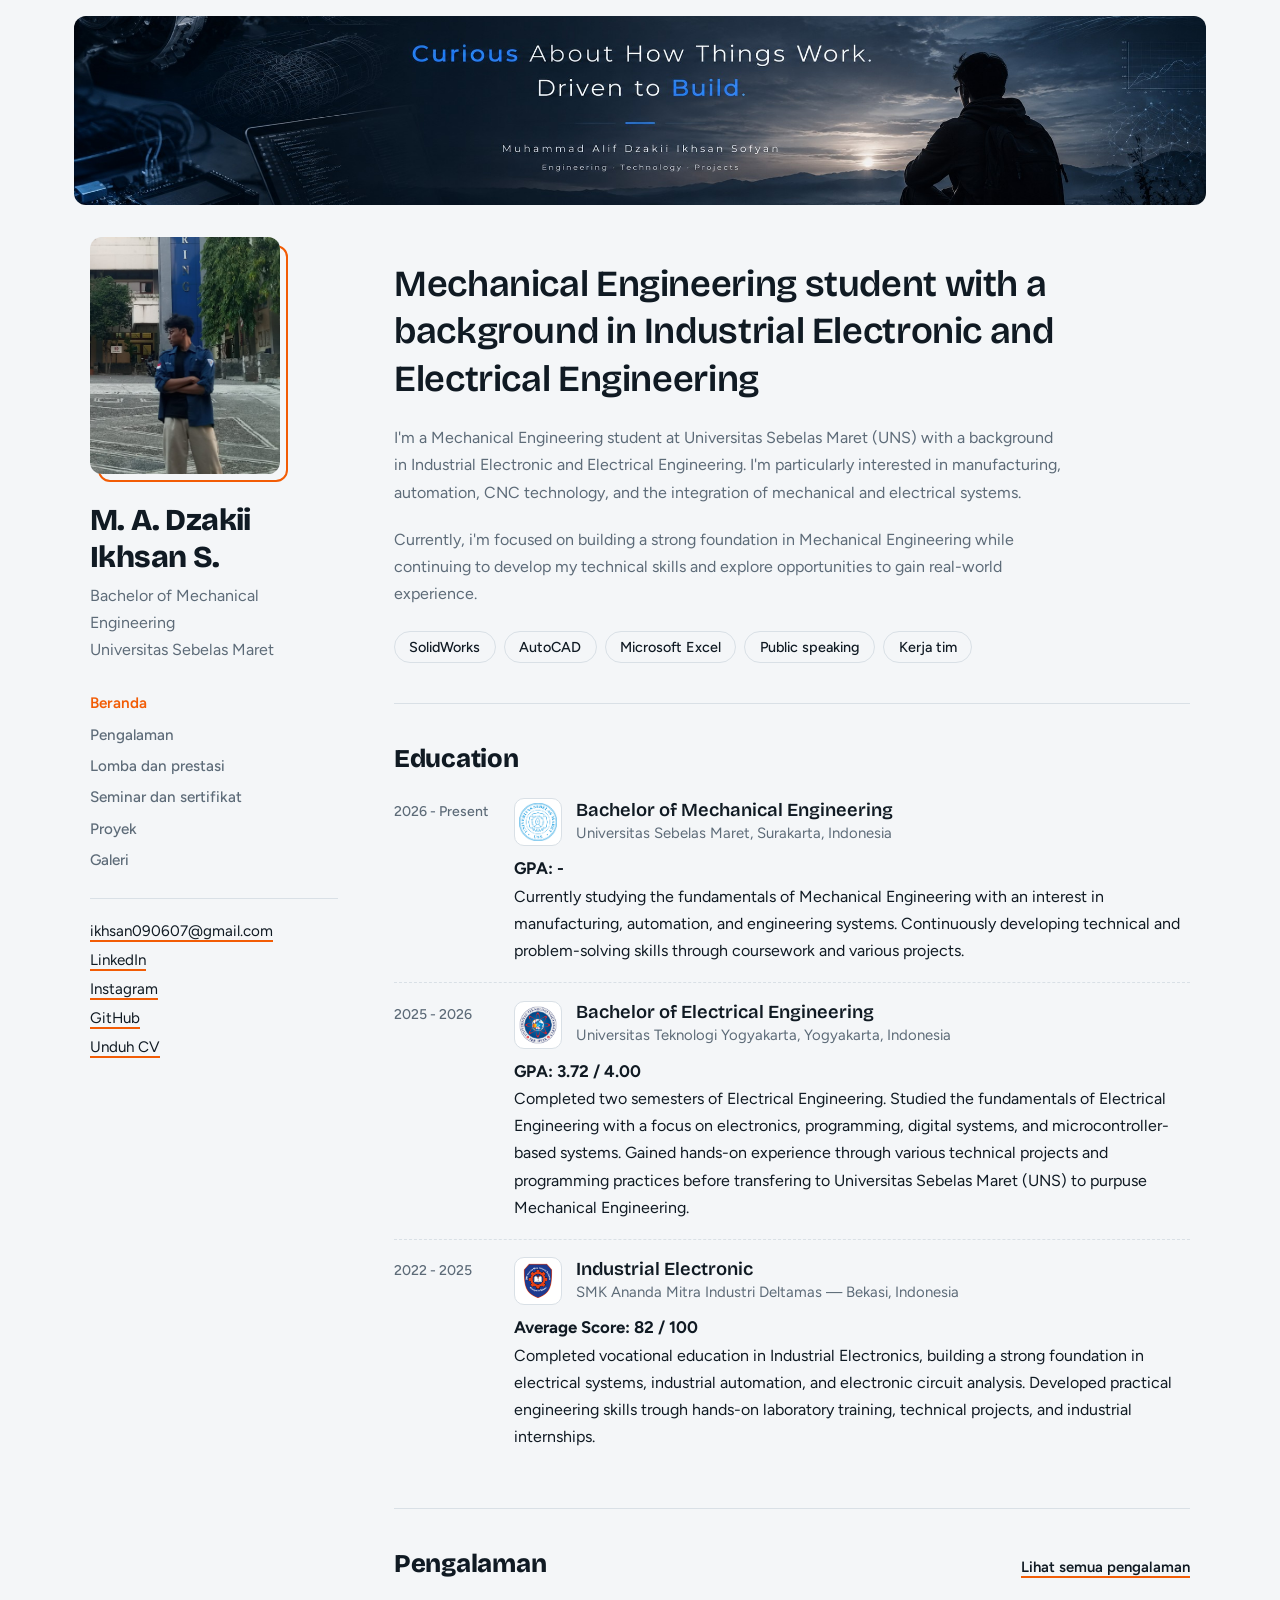
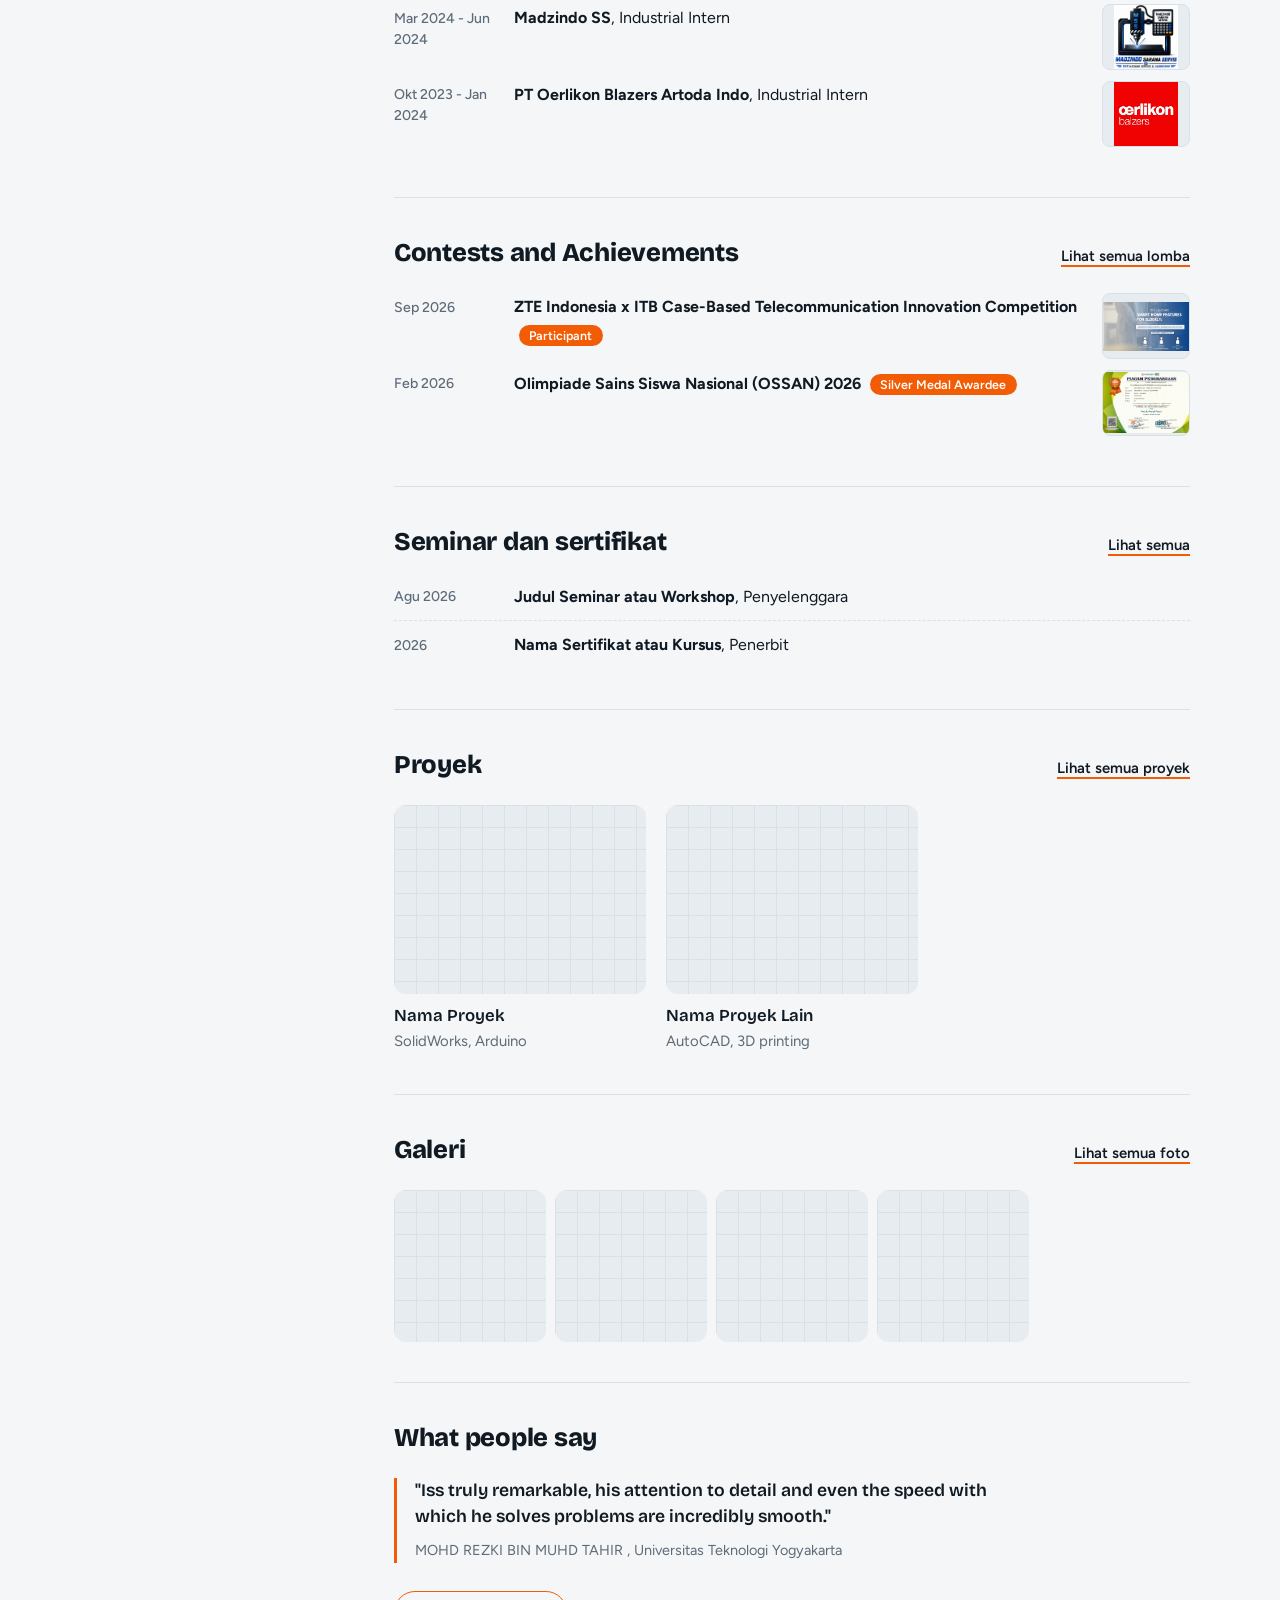
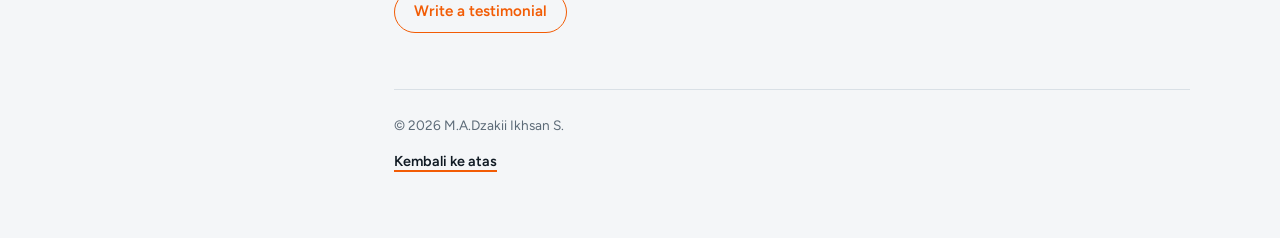
==== commit a67a88a6: "Fix HTML encoding issues in index.html" ====
--- a/index.html
+++ b/index.html
@@ -83,7 +83,7 @@
         <p class="org">SMK Ananda Mitra Industri Deltamas  — Bekasi, Indonesia</p>
       </div>
     </div>
-    <p class="gpa"><strong>Average Score: 82 / 100/<strong></p>
+    <p class="gpa"><strong>Average Score: 82 / 100</strong></p>
     <p>Completed vocational education in Industrial Electronics, building a strong foundation in electrical systems, industrial automation, and electronic circuit analysis. Developed practical engineering skills trough hands-on laboratory training, technical projects, and industrial internships.</p>
   </div>
 </article>
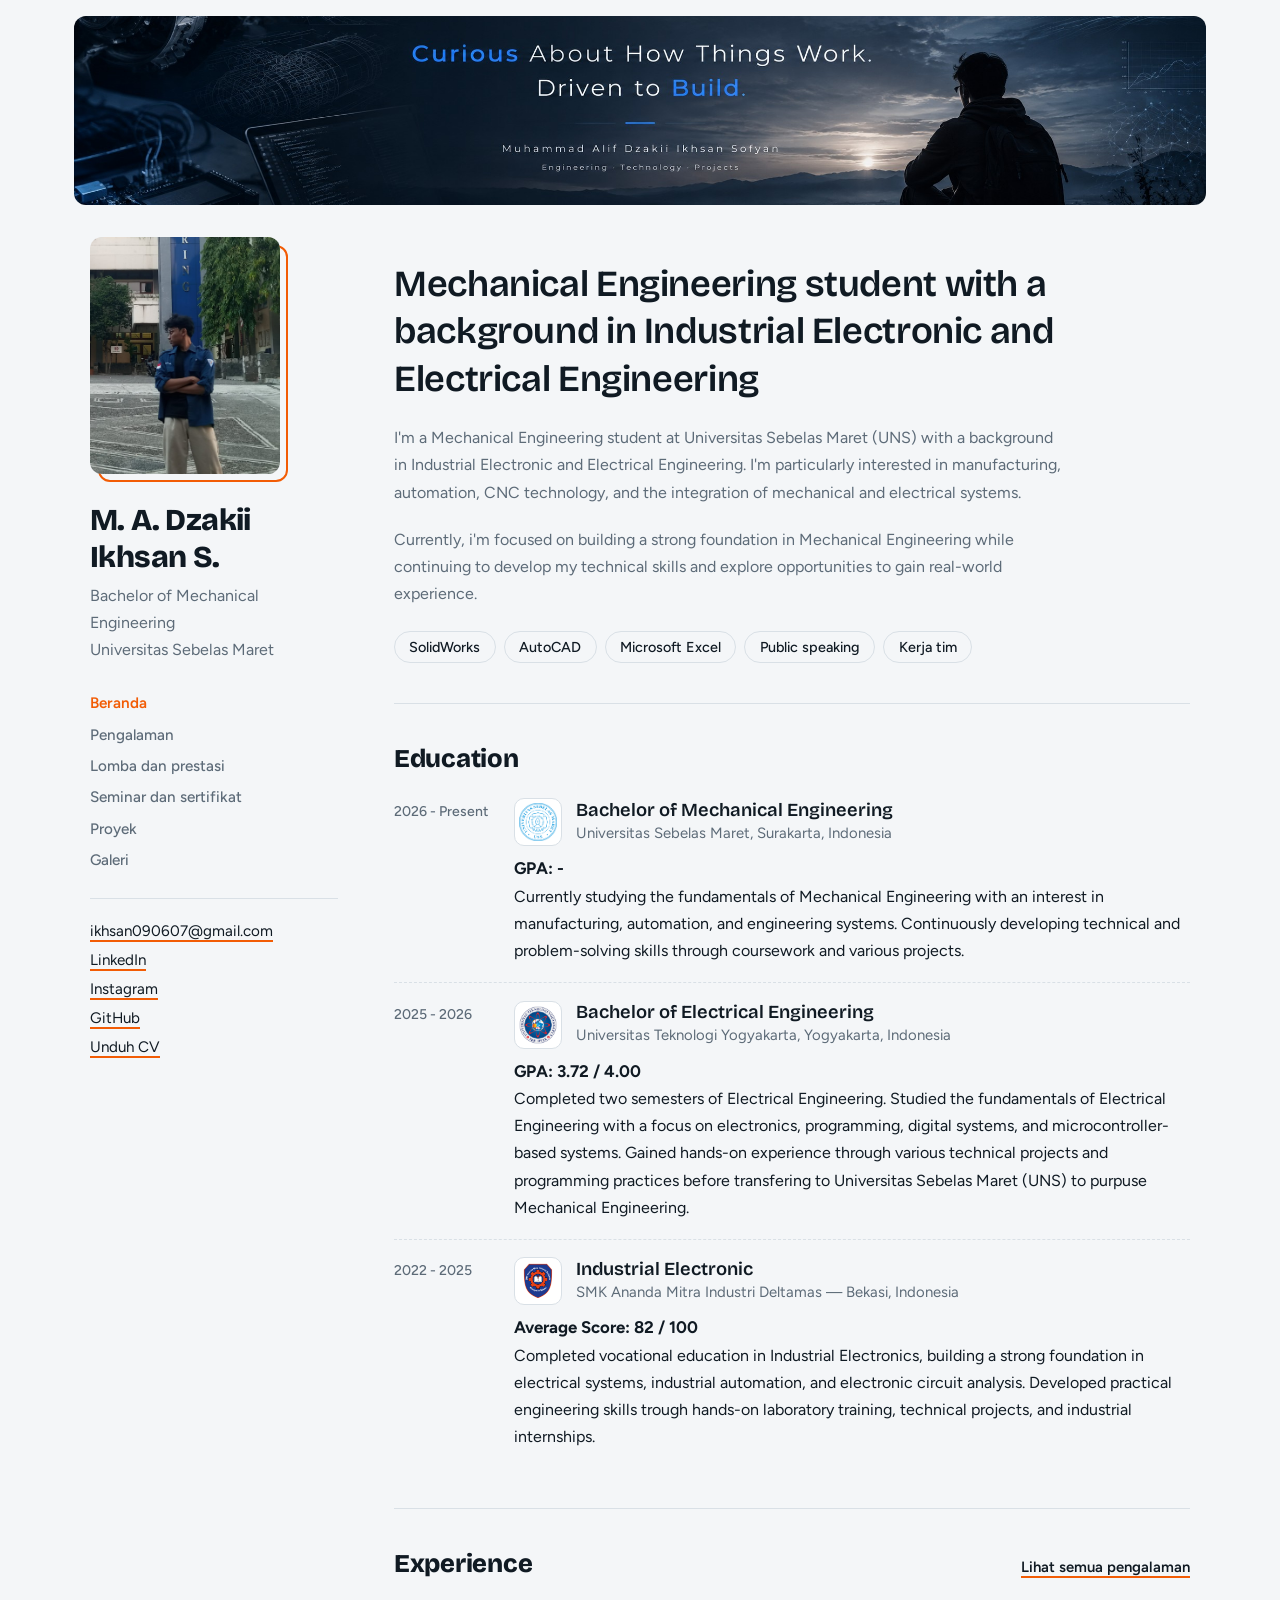
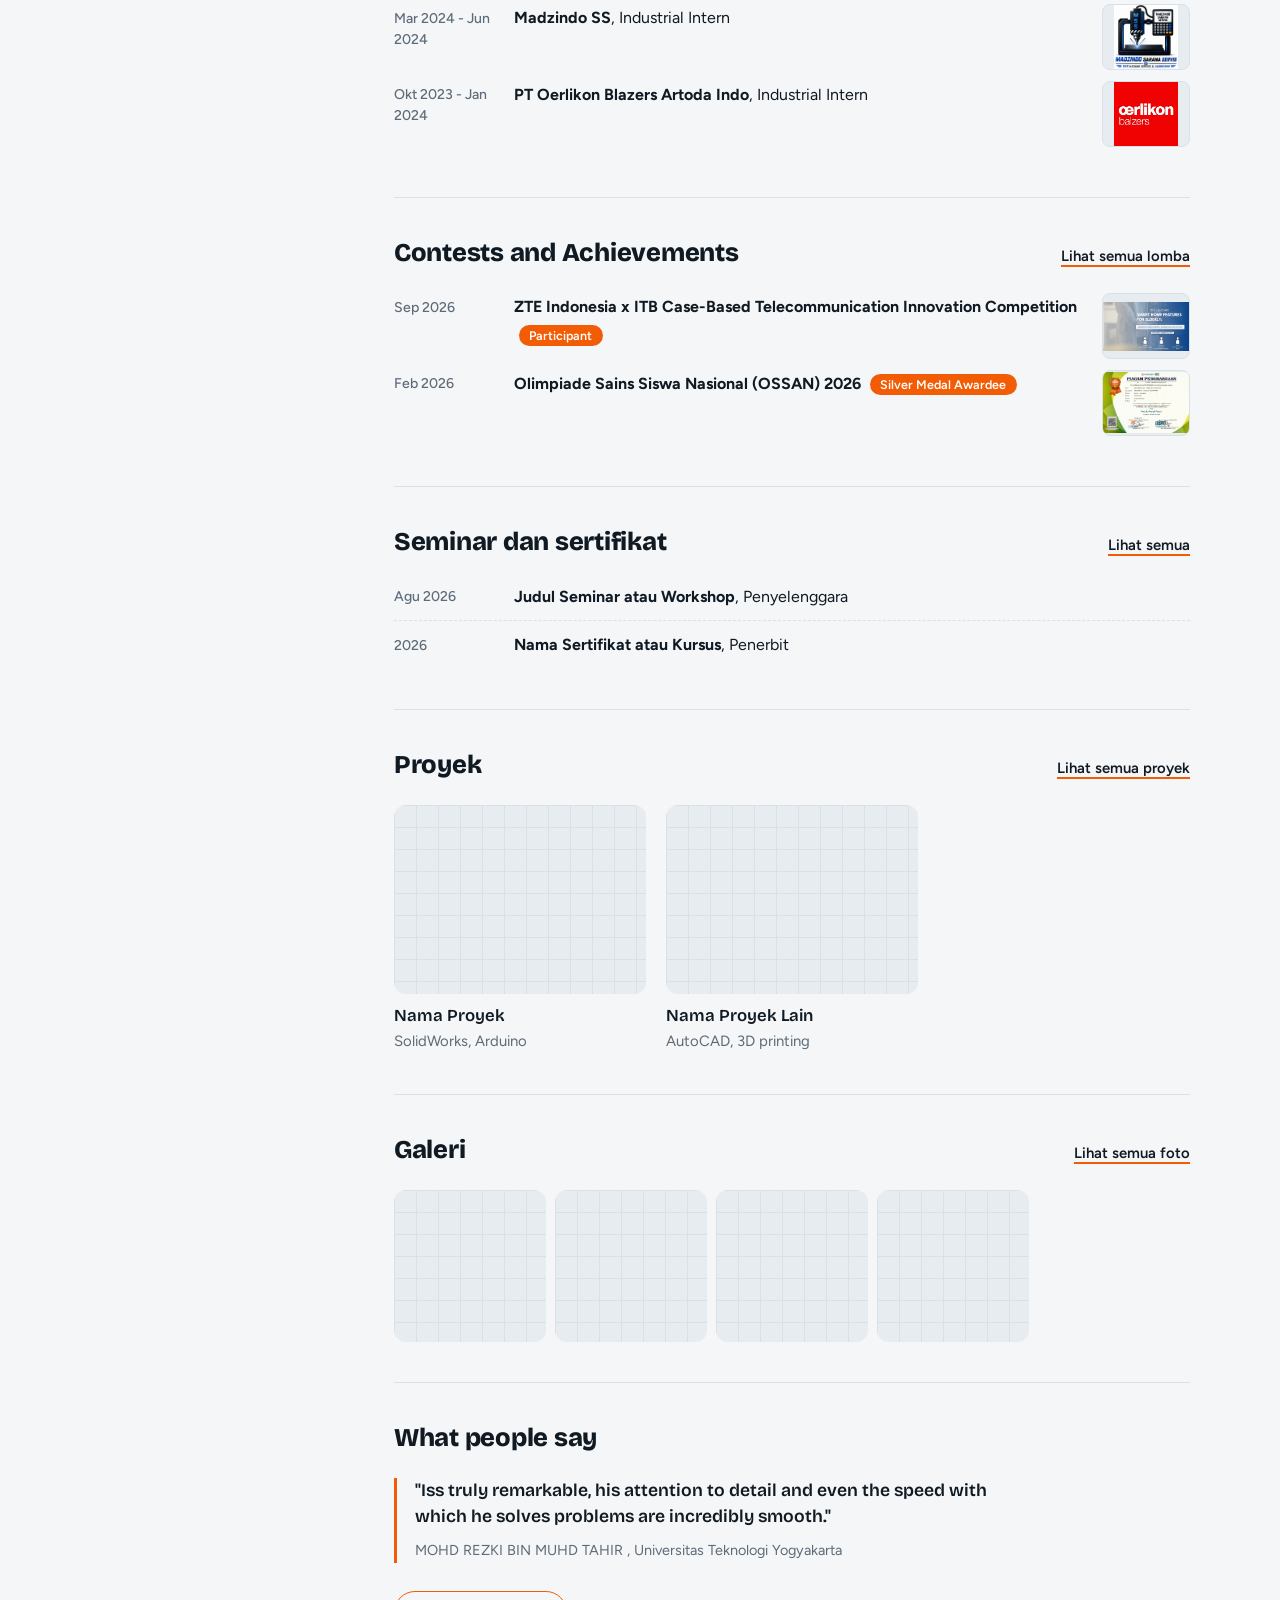
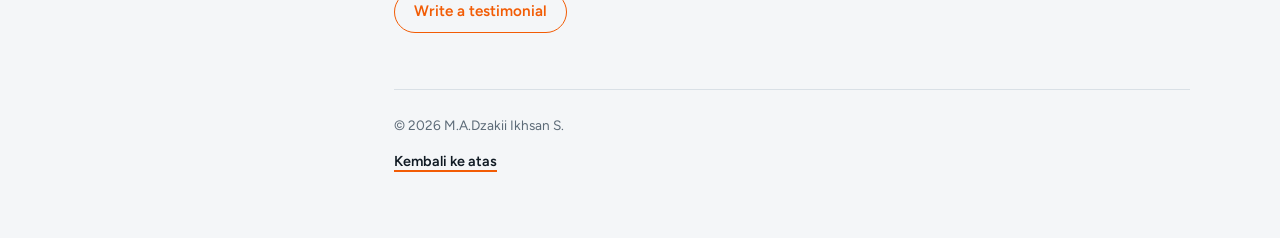
==== commit 65245e17: "Update index.html" ====
--- a/index.html
+++ b/index.html
@@ -92,7 +92,7 @@
     <!-- PENGALAMAN (ringkas: 2 sampai 4 yang terpenting saja) -->
     <section id="Experience">
       <div class="sec-head">
-        <h2>Pengalaman</h2>
+        <h2>Experience</h2>
         <a href="pengalaman.html">Lihat semua pengalaman</a>
       </div>
       <!-- Salin satu <li> untuk menambah baris. Hapus baris .thumb kalau tidak ada foto -->
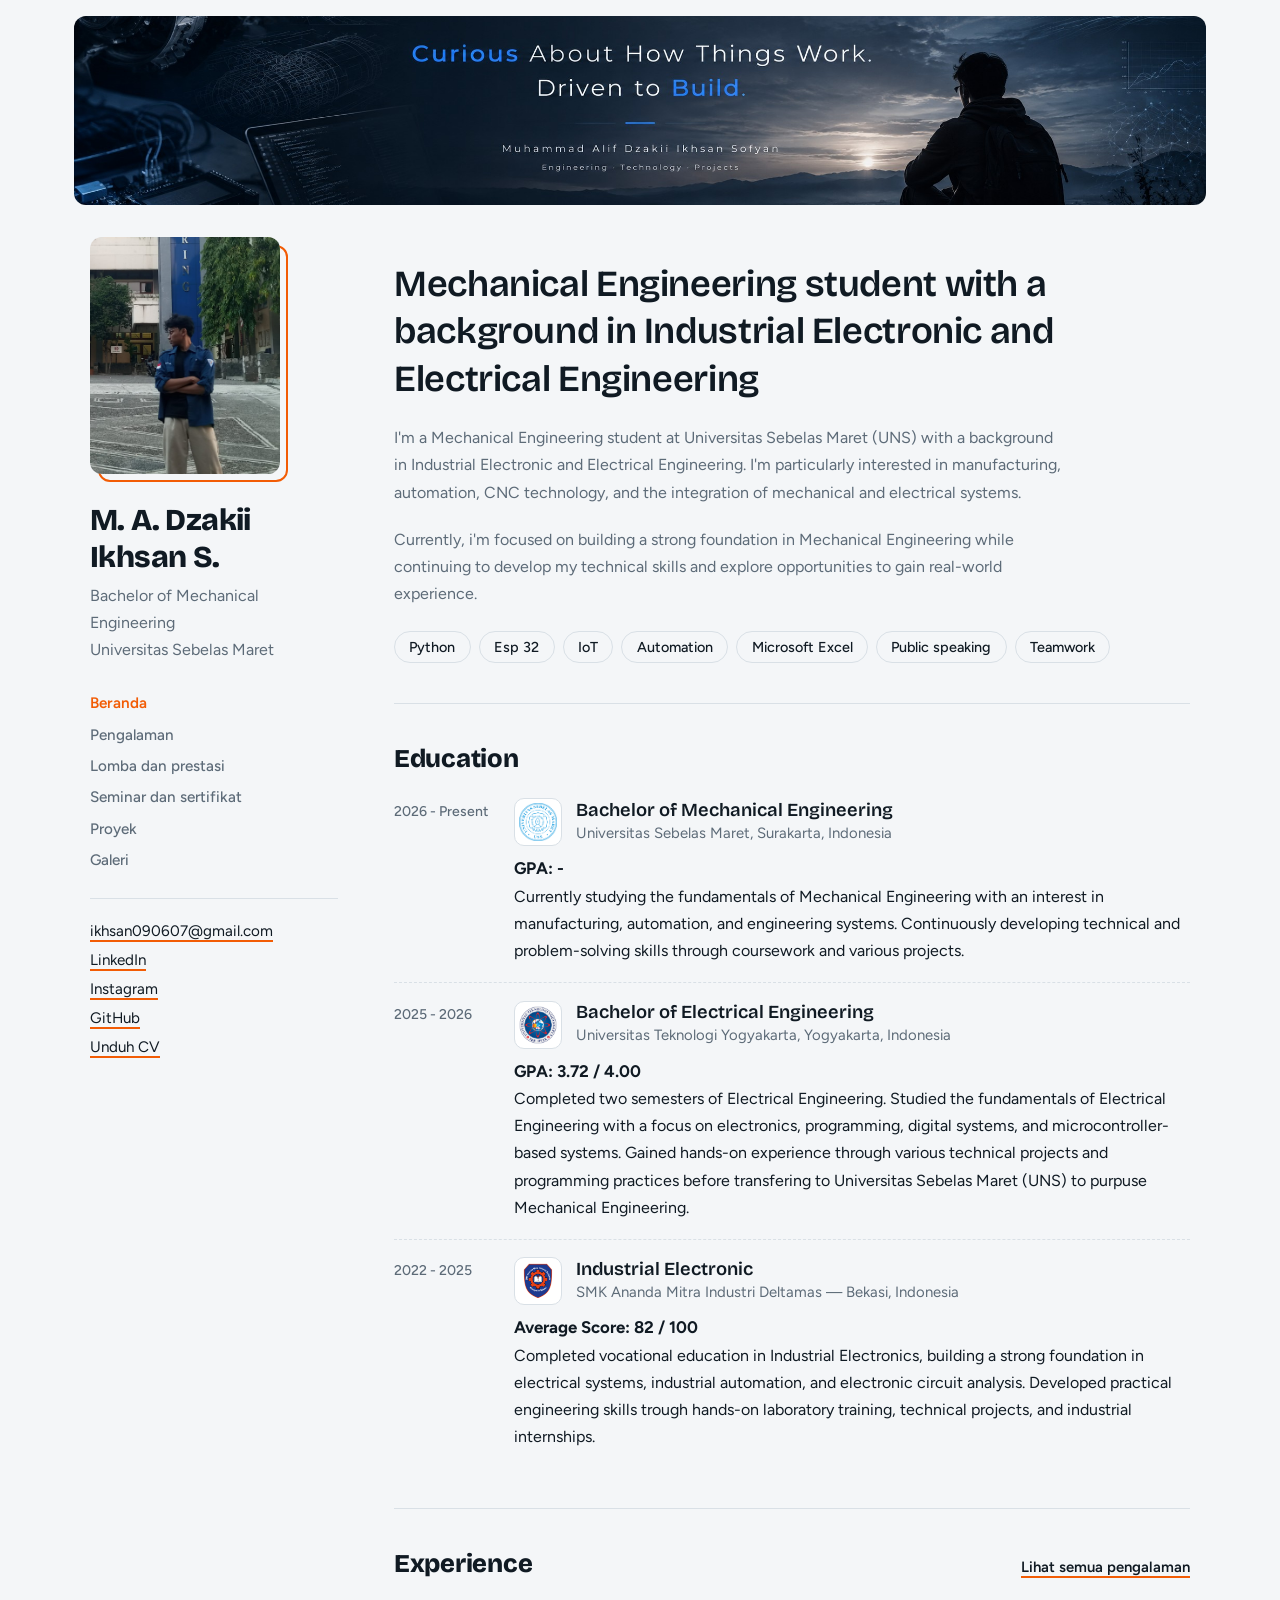
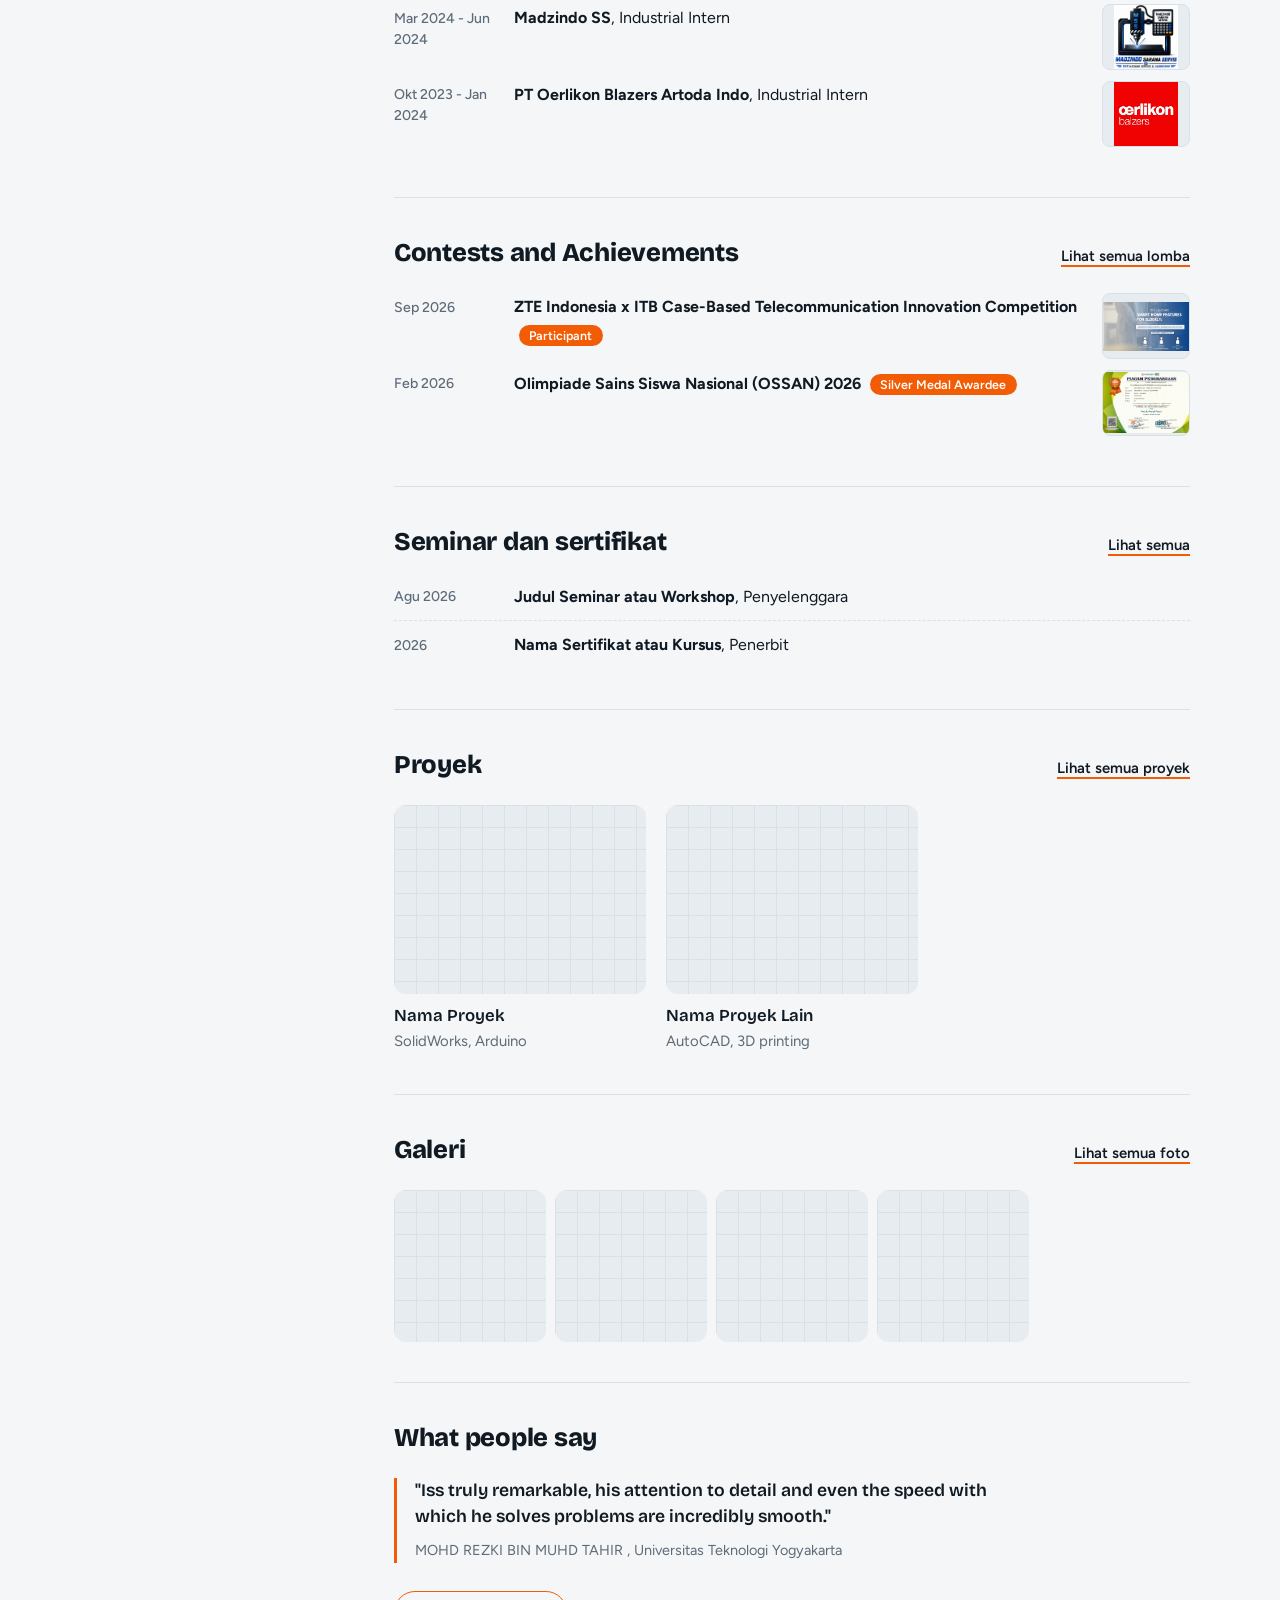
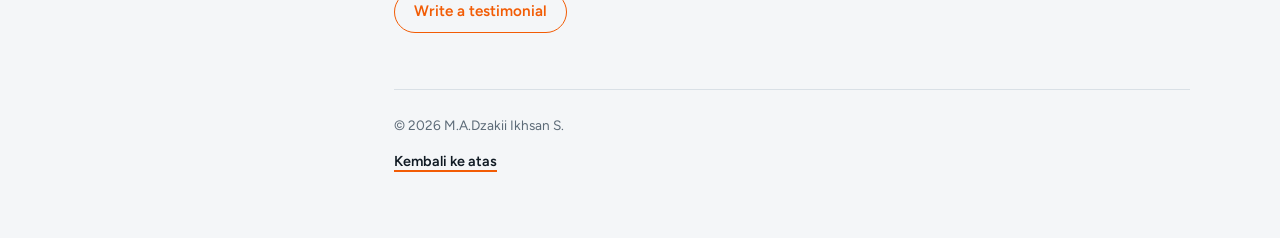
==== commit 69a9bfa5: "Update index.html" ====
--- a/index.html
+++ b/index.html
@@ -31,11 +31,13 @@
       <p class="intro">I'm a Mechanical Engineering student at Universitas Sebelas Maret (UNS) with a background in Industrial Electronic and Electrical Engineering. I'm particularly interested in manufacturing, automation, CNC technology, and the integration of mechanical and electrical systems.</p>
       <p class="intro">Currently, i'm focused on building a strong foundation in Mechanical Engineering while continuing to develop my technical skills and explore opportunities to gain real-world experience.</p>
       <ul class="skills">
-        <li>SolidWorks</li>
-        <li>AutoCAD</li>
+        <li>Python</li>
+        <li>Esp 32</li>
+        <li>IoT</li>
+        <li>Automation</li>
         <li>Microsoft Excel</li>
         <li>Public speaking</li>
-        <li>Kerja tim</li>
+        <li>Teamwork</li>
       </ul>
     </section>
 
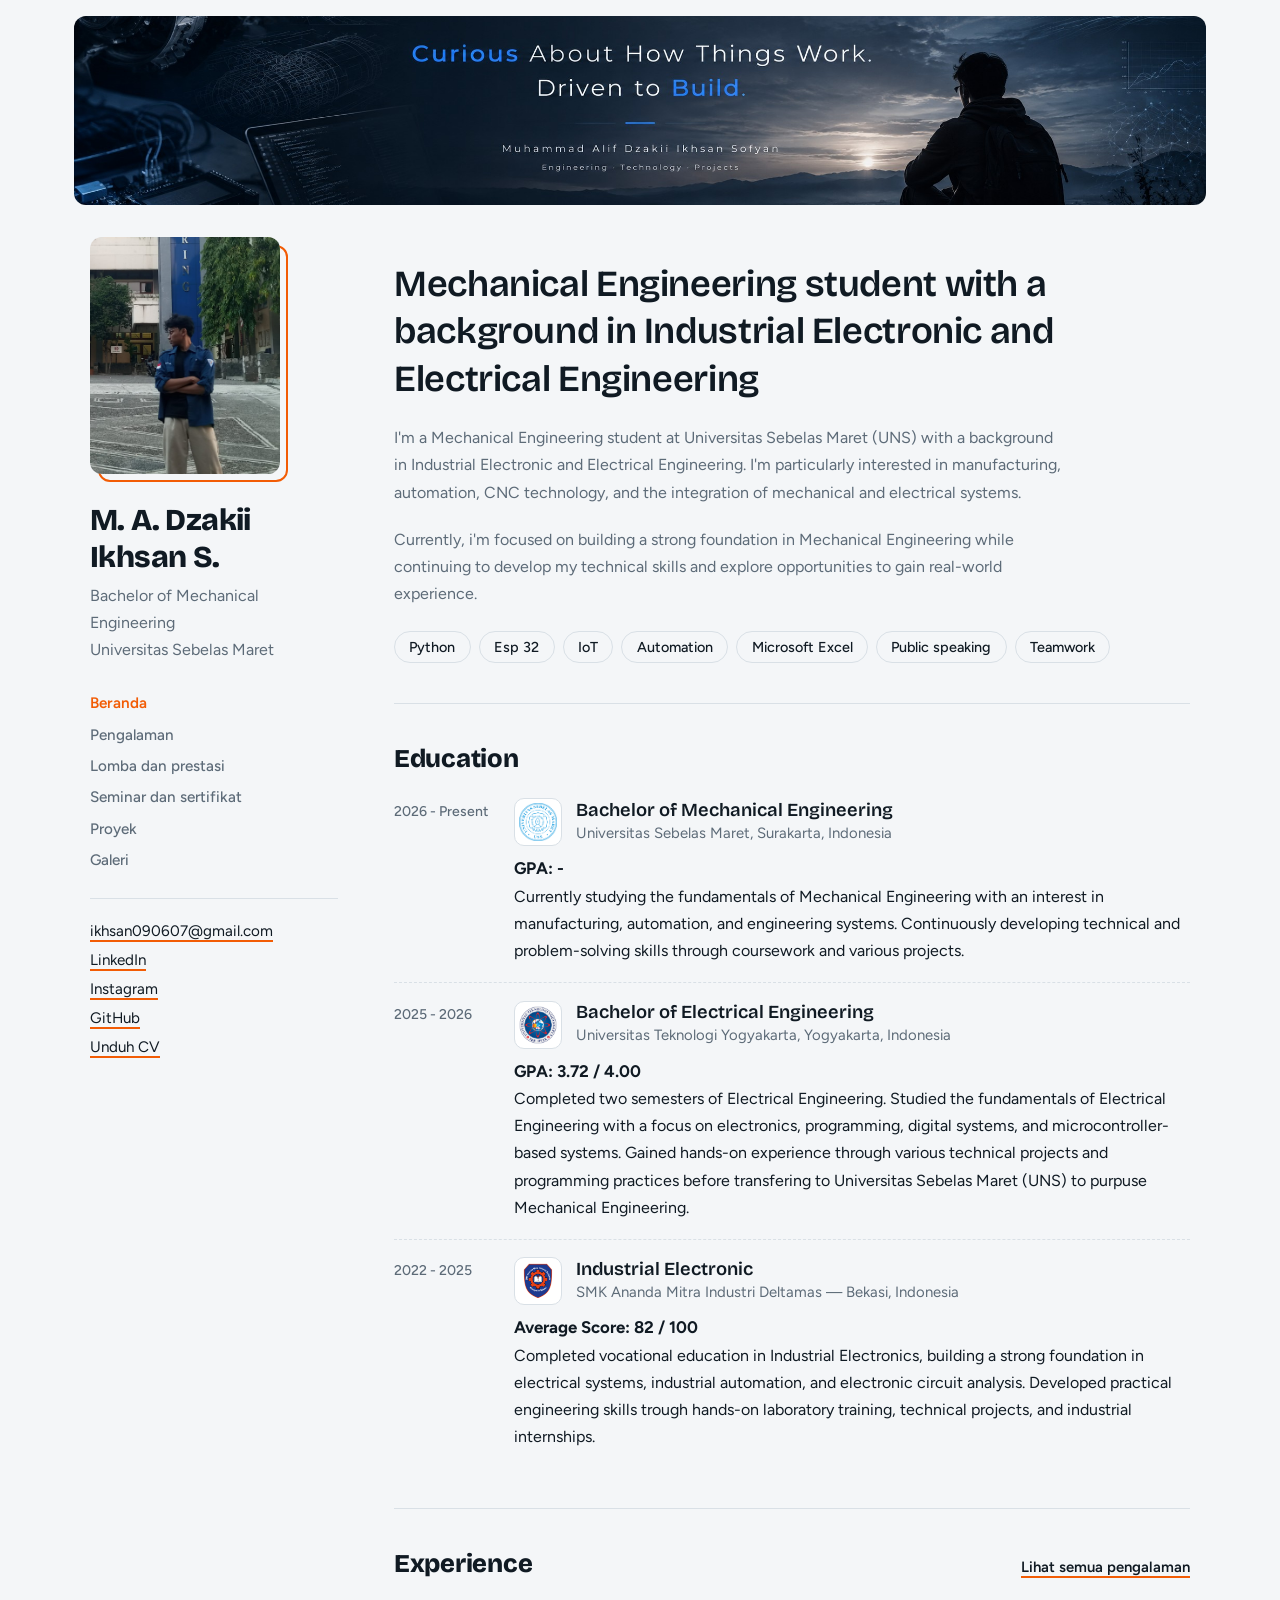
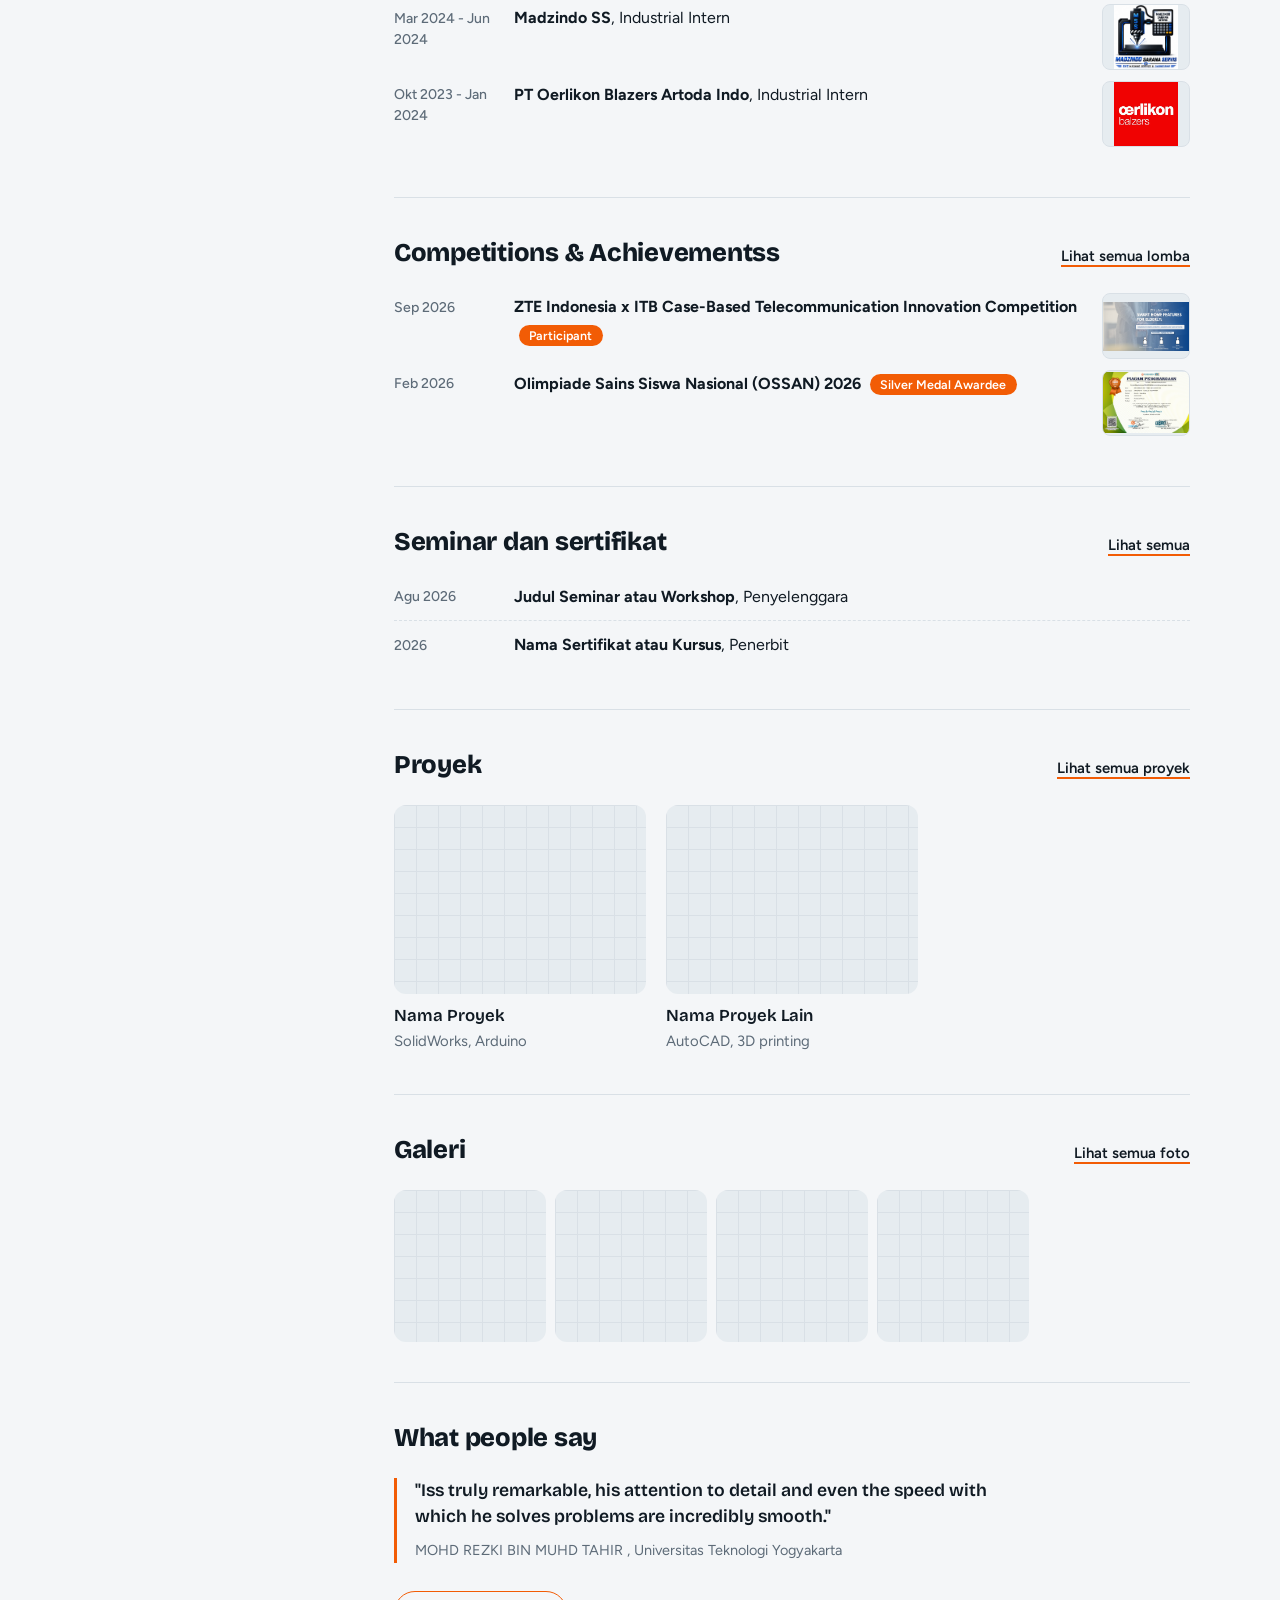
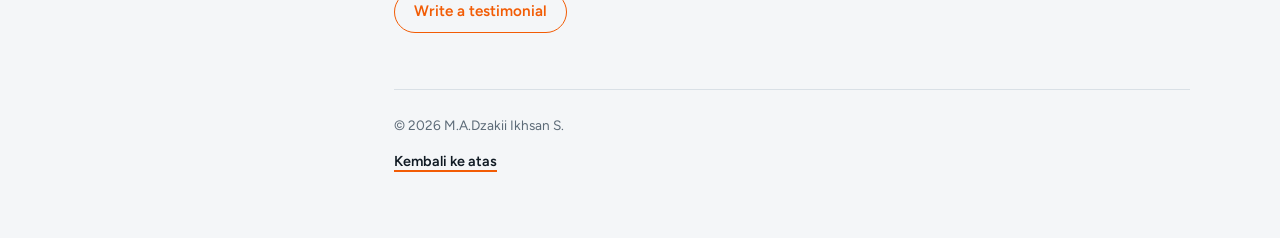
==== commit 86bb9cd4: "Update index.html" ====
--- a/index.html
+++ b/index.html
@@ -118,7 +118,7 @@
     <!-- LOMBA (ringkas) -->
     <section id="lomba">
       <div class="sec-head">
-        <h2>Contests and Achievements</h2>
+        <h2>Competitions & Achievementss</h2>
         <a href="lomba.html">Lihat semua lomba</a>
       </div>
       <ul class="brief">
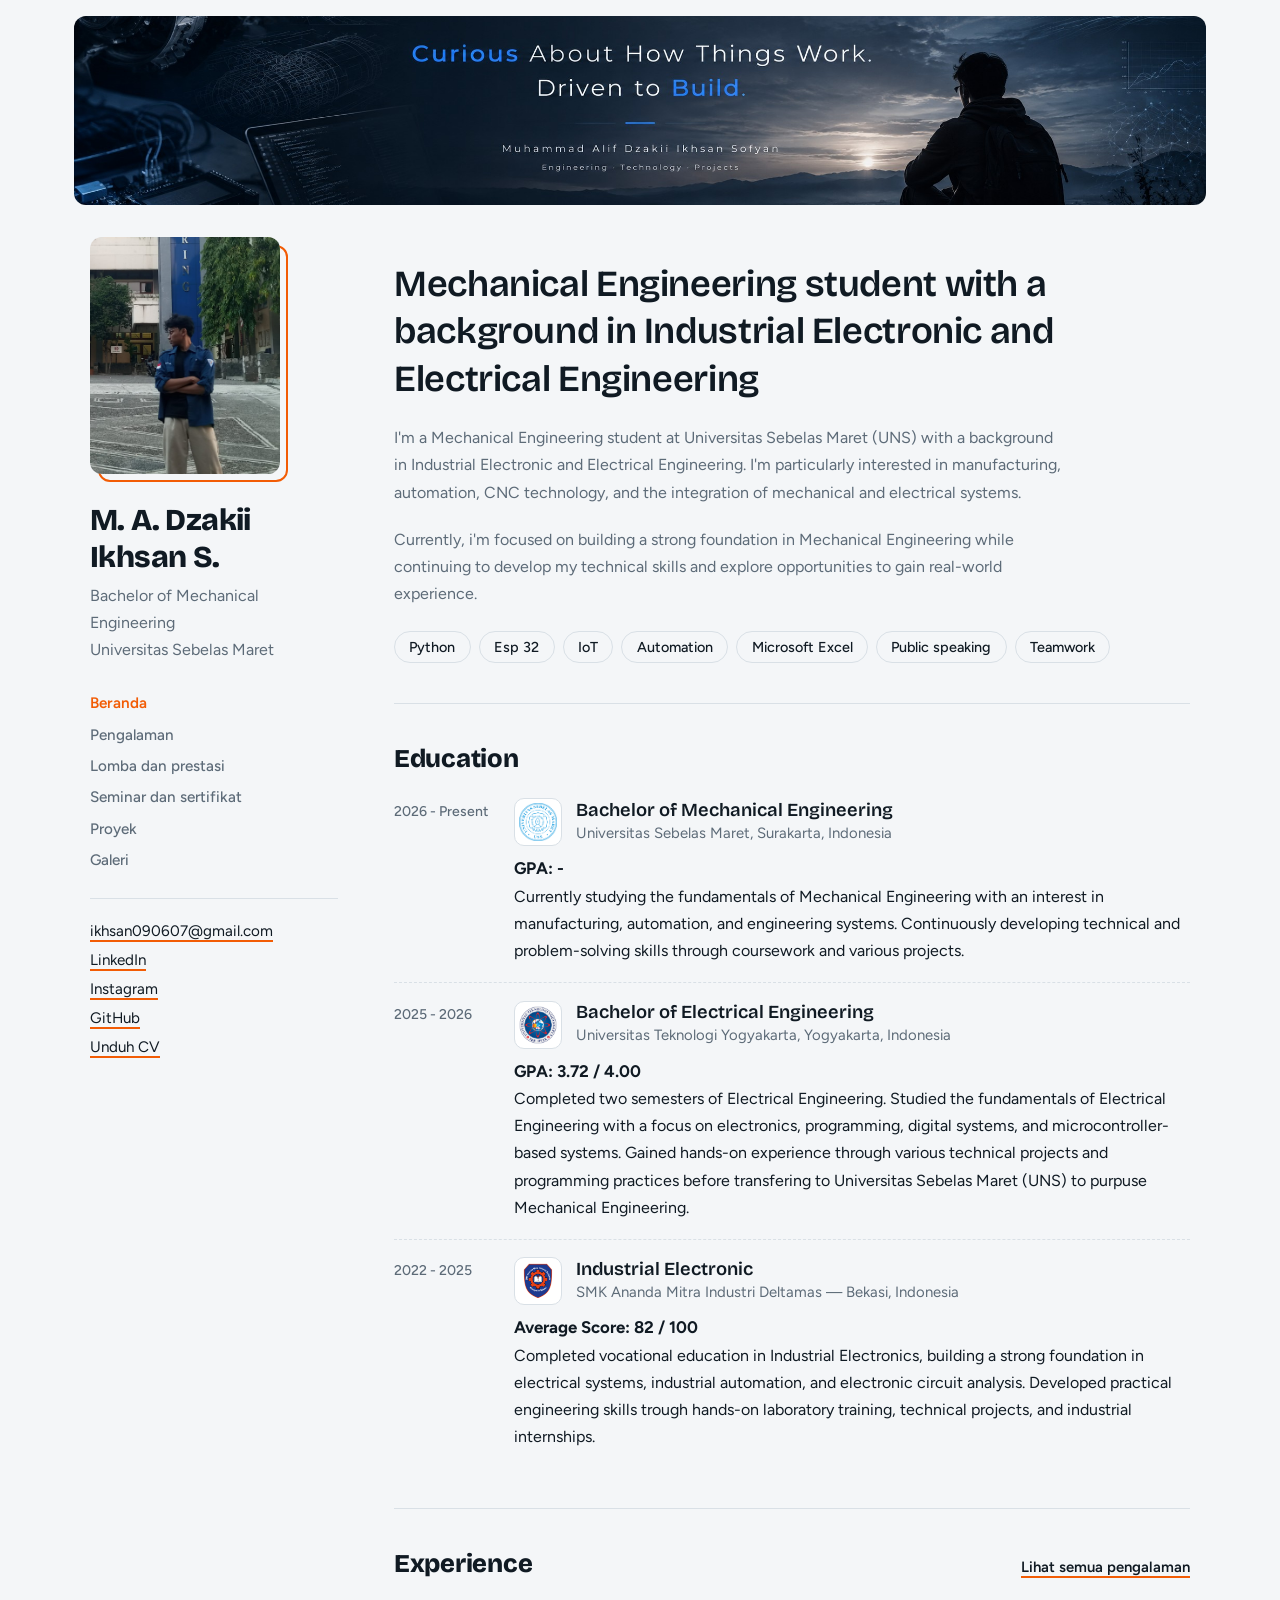
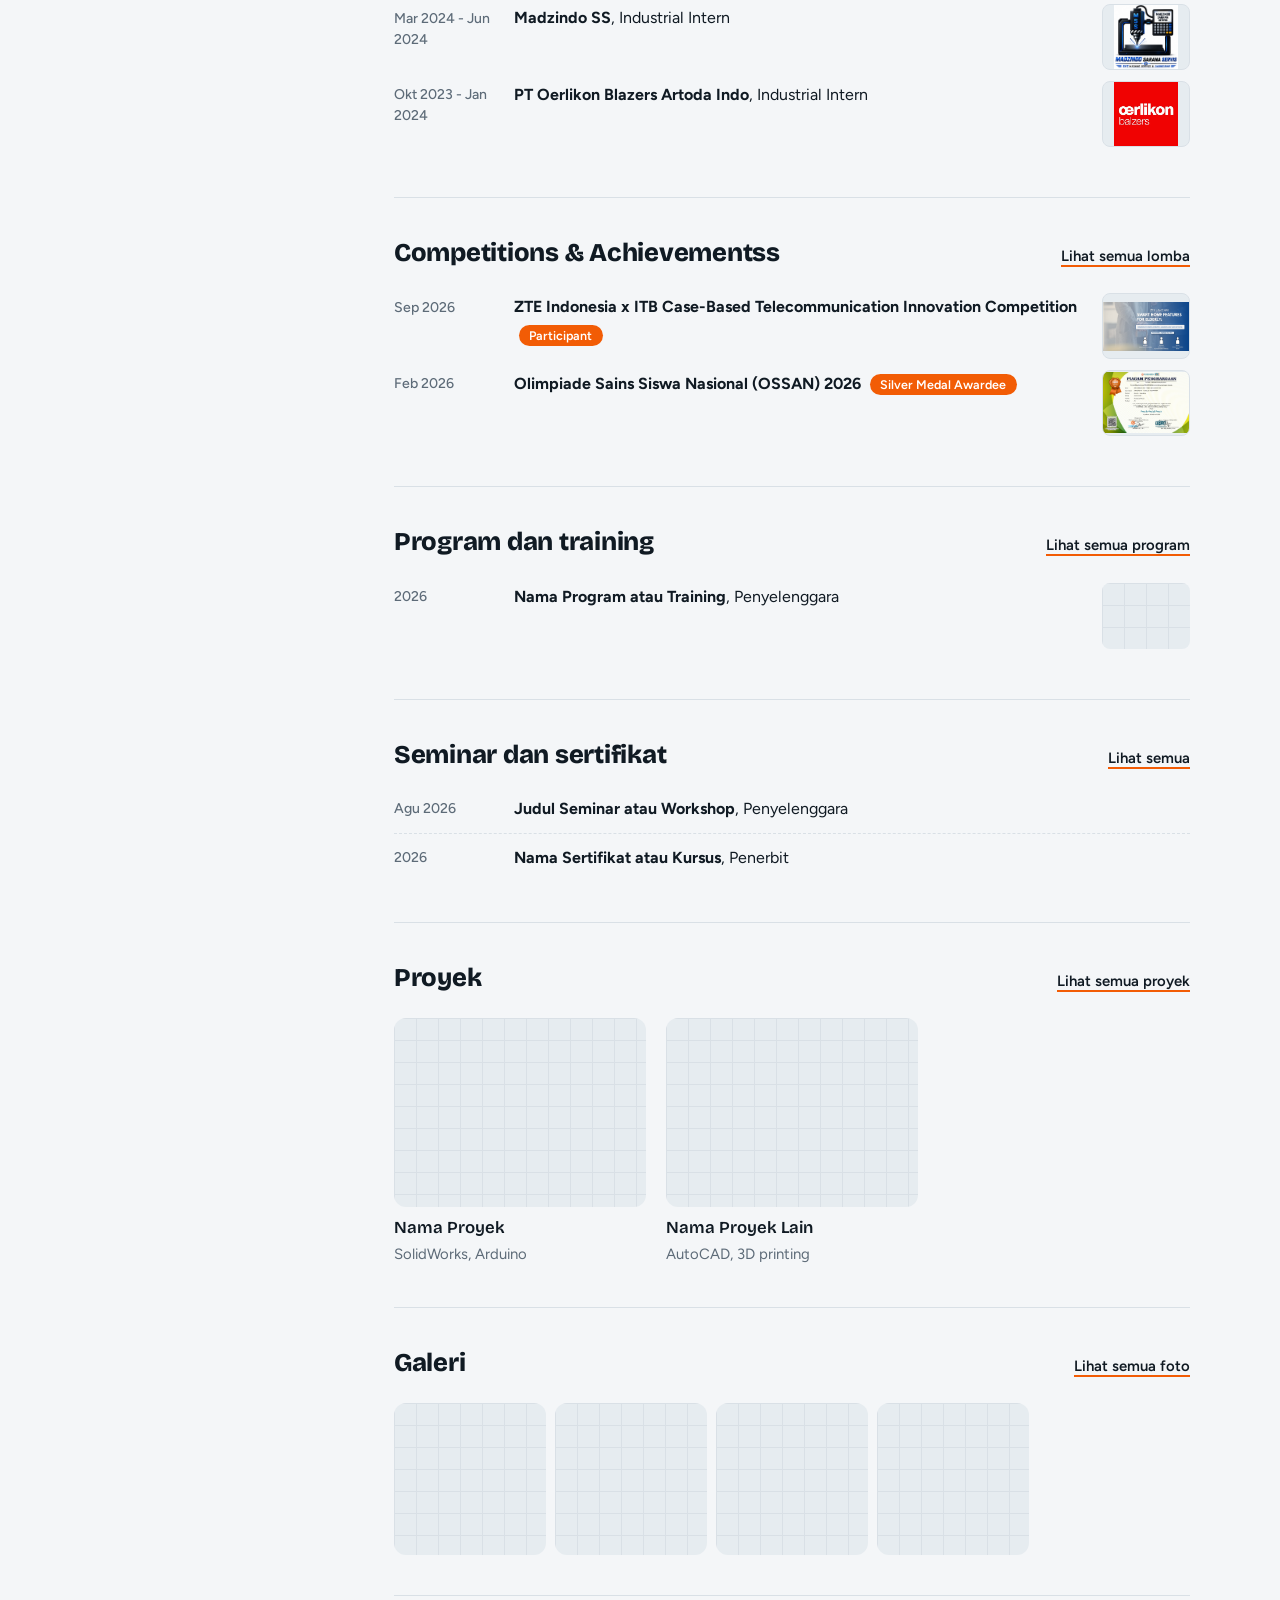
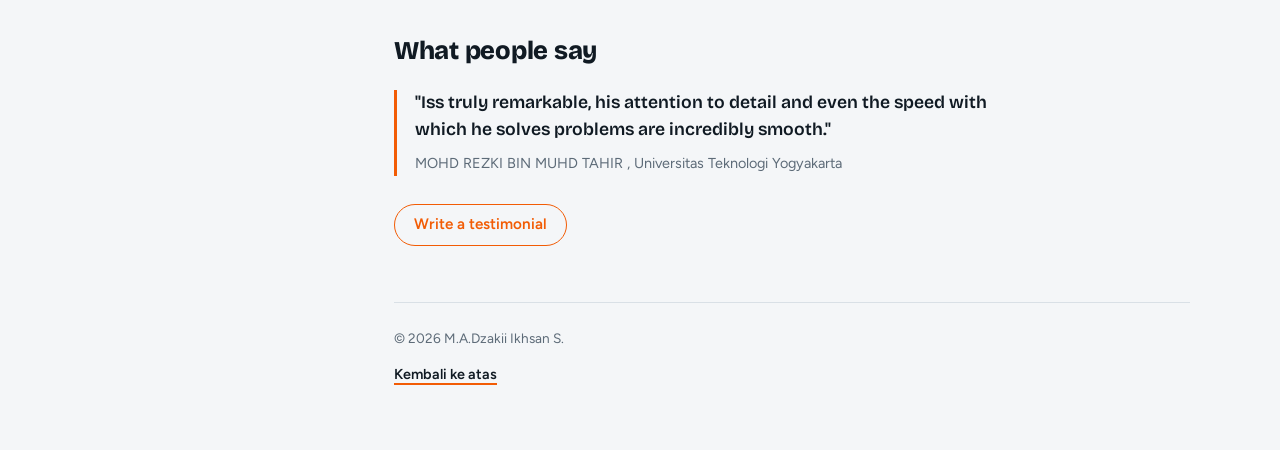
==== commit 3afd4941: "Update index.html" ====
--- a/index.html
+++ b/index.html
@@ -138,6 +138,24 @@
       </ul>
     </section>
 
+    <!-- PROGRAM DAN TRAINING (ringkas) -->
+<section id="program">
+  <div class="sec-head">
+    <h2>Program dan training</h2>
+    <a href="program.html">Lihat semua program</a>
+  </div>
+  <!-- Program baru: tambah <li> di dalam <ul> yang sama. Hapus baris <a class="frame thumb"> kalau tidak ada foto -->
+  <ul class="brief">
+    <li class="has-photo">
+      <span class="when">2026</span>
+      <span><strong>Nama Program atau Training</strong>, Penyelenggara</span>
+      <a class="frame thumb" href="program.html#program-1">
+        <img src="images/program-1.jpg" alt="Dokumentasi program" onerror="this.style.display='none'">
+      </a>
+    </li>
+  </ul>
+</section>
+
     <!-- SEMINAR (ringkas) -->
     <section id="seminar">
       <div class="sec-head">
